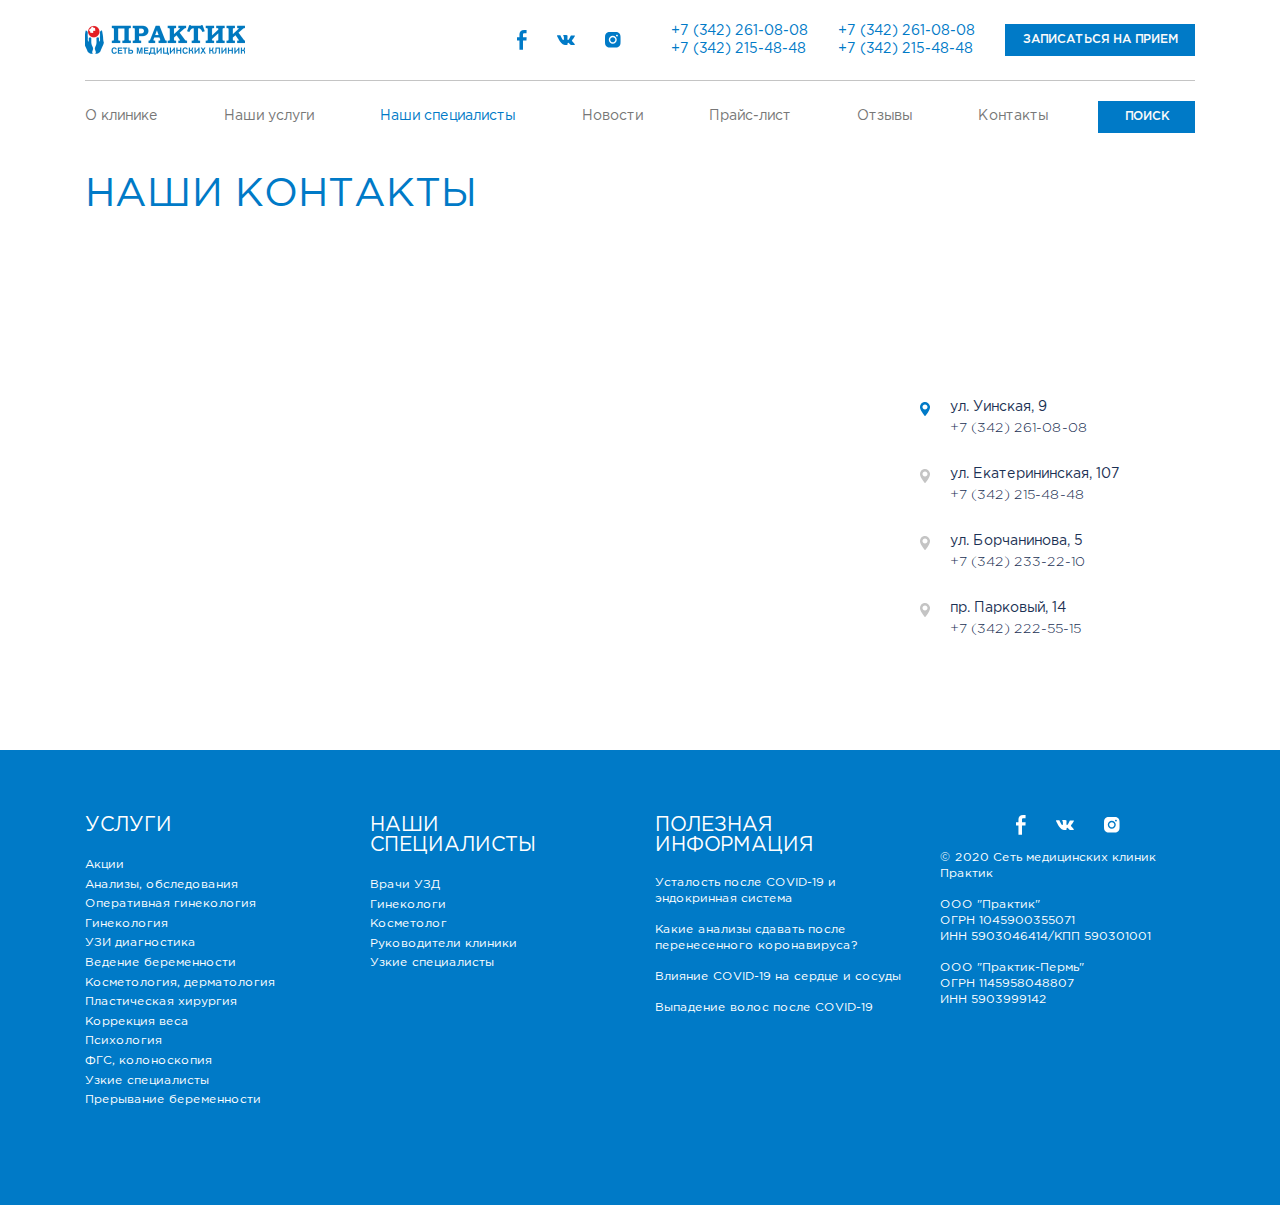
==== index.html @ 30460309 "prices" ====
<!DOCTYPE html>
<html lang="ru">
<head>
    <meta charset="UTF-8">
    <meta name="viewport" content="width=device-width,minimum-scale=1,maximum-scale=10">
    <title>Практик - сеть медицинских клиник</title>
    <link rel="stylesheet" href="assets/fonts/GothamPro/stylesheet.css">
    <link rel="stylesheet" href="assets/css/nice-select.css">
    <link rel="stylesheet" href="assets/css/swiper-bundle.min.css">
    <link rel="stylesheet" href="assets/css/jquery.fancybox.min.css">
    <link rel="stylesheet" href="assets/css/main.css">
</head>
<body>
<div class="content-wrapper">
    <header class="header">
        <div class="box">
            <div class="header-top">
                <div class="header-top_wrap">
                    <a href="index.html" class="header-logo"><img src="assets/img/logo.png"></a>
                    <div class="header-top-info">
                        <div class="header-top-icons">
                            <a href="javascript:;"><img src="assets/svg/facebook.svg" alt=""></a>
                            <a href="javascript:;"><img src="assets/svg/vk.svg" alt=""></a>
                            <a href="javascript:;"><img src="assets/svg/instagram.svg" alt=""></a>
                        </div>
                        <div class="header-top-phones">
                            <a href="tel:+7 (342) 261-08-08">+7 (342) 261-08-08</a>
                            <a href="tel:+7 (342) 215-48-48">+7 (342) 215-48-48</a>
                        </div>
                        <div class="header-top-phones">
                            <a href="tel:+7 (342) 261-08-08">+7 (342) 261-08-08</a>
                            <a href="tel:+7 (342) 215-48-48">+7 (342) 215-48-48</a>
                        </div>
                        <button class="header-order-btn">Записаться на прием</button>
                    </div>
                </div>
            </div>
            <div class="header-bottom">
                <div class="header-bottom_wrap">
                    <ul class="header-menu">
                        <li>
                            <a href="about.html">О клинике</a>
                        </li>
                        <li>
                            <a href="services.html">Наши услуги</a>
                        </li>
                        <li>
                            <a href="specialists.html" class="active">Наши специалисты</a>
                        </li>
                        <li>
                            <a href="javascript:;">Новости</a>
                        </li>
                        <li>
                            <a href="prices.html">Прайс-лист</a>
                        </li>
                        <li>
                            <a href="javascript:;">Отзывы</a>
                        </li>
                        <li>
                            <a href="javascript:;">Контакты</a>
                        </li>
                    </ul>
                    <button class="header-search-btn">Поиск</button>
                </div>
            </div>
        </div>
    </header>

    <div class="container clearfix">
        <main class="content">
            <!-- for-example -->

        </main>
    </div>


    <div class="footer-map">
        <div class="box">
            <h2 class="sub-title">Наши контакты</h2>
        </div>
        <div class="box">
            <div class="map-info">
                <div class="map-info-addresses">

                    <div class="map-address active" onclick="setPlacemark(0, $(this))">
                        <div class="map-address-icon"></div>
                        <div class="map-address-data">
                            <span>ул. Уинская, 9</span>
                            <a href="tel:+7 (342) 261-08-08">+7 (342) 261-08-08</a>
                        </div>
                    </div>

                    <div class="map-address" onclick="setPlacemark(2, $(this))">
                        <div class="map-address-icon"></div>
                        <div class="map-address-data">
                            <span> ул. Екатерининская, 107</span>
                            <a href="tel: +7 (342) 215-48-48"> +7 (342) 215-48-48</a>
                        </div>
                    </div>

                    <div class="map-address" onclick="setPlacemark(4, $(this))">
                        <div class="map-address-icon"></div>
                        <div class="map-address-data">
                            <span>ул. Борчанинова, 5</span>
                            <a href="tel: +7 (342) 233-22-10">+7 (342) 233-22-10</a>
                        </div>
                    </div>

                    <div class="map-address" onclick="setPlacemark(6, $(this))">
                        <div class="map-address-icon"></div>
                        <div class="map-address-data">
                            <span>пр. Парковый, 14</span>
                            <a href="tel: +7 (342) 222-55-15">+7 (342) 222-55-15</a>
                        </div>
                    </div>

                </div>
            </div>
        </div>
        <div id="map">
            <script src="https://api-maps.yandex.ru/2.1/?lang=ru_RU&apikey=2371b051-9b0f-46d9-bb16-84d964f38b44" type="text/javascript"></script>
            <script>
                var myMap, myPlacemark;
                var places = [
                    [ [58.006897468269706,56.30700763624574] ], [ [58.006897468269706,56.30490763624574] ],
                    [ [58.006378066551,56.23238649999985] ], [ [58.006378066551,56.23038649999985] ],
                    [ [58.00637167623438,56.22260900859829] ], [ [58.00637167623438,56.22060900859829] ],
                    [ [57.99719696573179,56.147551228836034] ], [ [57.99719696573179,56.145551228836034] ],
                ];
                ymaps.ready(function () {
                    myMap = new ymaps.Map('map', {
                        center: places[0][0],
                        zoom: 17,
                        controls: ['zoomControl', 'fullscreenControl']
                    }, {

                    }),

                        myPlacemark = new ymaps.Placemark(places[1][0], {

                        }, {
                            // Опции.
                            // Необходимо указать данный тип макета.
                            iconLayout: 'default#image',
                            // Своё изображение иконки метки.
                            iconImageHref: 'assets/svg/map-marker.svg',
                            // Размеры метки.
                            iconImageSize: [30, 42],
                            // Смещение левого верхнего угла иконки относительно
                            // её "ножки" (точки привязки).
                            iconImageOffset: [-5, -38]
                        });

                    myMap.geoObjects.add(myPlacemark);
                });
                function setPlacemark(num, el) {
                    myPlacemark.geometry.setCoordinates(places[num+1][0]);
                    myMap.setCenter(places[num][0]);
                    el.addClass('active').siblings().removeClass('active');
                }
            </script>
        </div>

    </div>

    <footer class="footer">
        <div class="box">
            <div class="footer-wrap">
                <div class="footer-col">
                    <h2>Услуги</h2>
                    <ul>
                        <li><a href="javascript:;">Акции</a></li>
                        <li><a href="javascript:;">Анализы, обследования</a></li>
                        <li><a href="javascript:;">Оперативная гинекология</a></li>
                        <li><a href="javascript:;">Гинекология</a></li>
                        <li><a href="javascript:;">УЗИ диагностика</a></li>
                        <li><a href="javascript:;">Ведение беременности</a></li>
                        <li><a href="javascript:;">Косметология, дерматология</a></li>
                        <li><a href="javascript:;">Пластическая хирургия</a></li>
                        <li><a href="javascript:;">Коррекция веса</a></li>
                        <li><a href="javascript:;">Психология</a></li>
                        <li><a href="javascript:;">ФГС, колоноскопия</a></li>
                        <li><a href="javascript:;">Узкие специалисты</a></li>
                        <li><a href="javascript:;">Прерывание беременности</a></li>
                    </ul>
                </div>
                <div class="footer-col">
                    <h2>Наши<br> специалисты</h2>
                    <ul>
                        <li><a href="javascript:;">Врачи УЗД</a></li>
                        <li><a href="javascript:;">Гинекологи</a></li>
                        <li><a href="javascript:;">Косметолог</a></li>
                        <li><a href="javascript:;">Руководители клиники</a></li>
                        <li><a href="javascript:;">Узкие специалисты</a></li>
                    </ul>
                </div>
                <div class="footer-col">
                    <h2>Полезная информация</h2>
                    <p><a href="javascript:;">Усталость после COVID-19 и эндокринная система</a></p>
                    <p><a href="javascript:;">Какие анализы сдавать после перенесенного коронавируса?</a></p>
                    <p><a href="javascript:;">Влияние COVID-19 на сердце и сосуды</a></p>
                    <p><a href="javascript:;">Выпадение волос после COVID-19</a></p>
                </div>
                <div class="footer-col">
                    <div class="footer-icons">
                        <a href="javascript:;"><img src="assets/svg/facebook_white.svg" alt=""></a>
                        <a href="javascript:;"><img src="assets/svg/vk_white.svg" alt=""></a>
                        <a href="javascript:;"><img src="assets/svg/instagram_white.svg" alt=""></a>
                    </div>
                    <p>© 2020 Сеть медицинских клиник Практик</p>
                    <p>ООО "Практик"<br>
                        ОГРН 1045900355071<br>
                        ИНН 5903046414/КПП 590301001</p>
                    <p>
                        ООО "Практик-Пермь"<br>
                        ОГРН 1145958048807<br>
                        ИНН 5903999142</p>
                </div>
            </div>
        </div>
    </footer>
</div>


<script src="assets/js/jquery.min.js"></script>
<script src="assets/js/jquery.nice-select.min.js"></script>
<script src="assets/js/jquery.mask.min.js"></script>
<script src="assets/js/swiper-bundle.min.js"></script>
<script src="assets/js/jquery.fancybox.min.js"></script>
<script src="assets/js/main.js"></script>


</body>
</html>
---- assets/fonts/GothamPro/stylesheet.css ----
/* This stylesheet generated by Transfonter (https://transfonter.org) on June 26, 2017 12:11 PM */

@font-face {
	font-family: 'Gotham Pro';
	src: url('GothamPro-BoldItalic.eot');
	src: local('Gotham Pro Bold Italic'), local('GothamPro-BoldItalic'),
		url('GothamPro-BoldItalic.eot?#iefix') format('embedded-opentype'),
		url('GothamPro-BoldItalic.woff') format('woff'),
		url('GothamPro-BoldItalic.ttf') format('truetype');
	font-weight: bold;
	font-style: italic;
}

@font-face {
	font-family: 'Gotham Pro';
	src: url('GothamPro-Italic.eot');
	src: local('Gotham Pro Italic'), local('GothamPro-Italic'),
		url('GothamPro-Italic.eot?#iefix') format('embedded-opentype'),
		url('GothamPro-Italic.woff') format('woff'),
		url('GothamPro-Italic.ttf') format('truetype');
	font-weight: normal;
	font-style: italic;
}

@font-face {
	font-family: 'Gotham Pro';
	src: url('GothamPro-Medium.eot');
	src: local('Gotham Pro Medium'), local('GothamPro-Medium'),
		url('GothamPro-Medium.eot?#iefix') format('embedded-opentype'),
		url('GothamPro-Medium.woff') format('woff'),
		url('GothamPro-Medium.ttf') format('truetype');
	font-weight: 500;
	font-style: normal;
}

@font-face {
	font-family: 'Gotham Pro';
	src: url('GothamPro-BlackItalic.eot');
	src: local('Gotham Pro Black Italic'), local('GothamPro-BlackItalic'),
		url('GothamPro-BlackItalic.eot?#iefix') format('embedded-opentype'),
		url('GothamPro-BlackItalic.woff') format('woff'),
		url('GothamPro-BlackItalic.ttf') format('truetype');
	font-weight: 900;
	font-style: italic;
}

@font-face {
	font-family: 'Gotham Pro';
	src: url('GothamPro-Bold.eot');
	src: local('Gotham Pro Bold'), local('GothamPro-Bold'),
		url('GothamPro-Bold.eot?#iefix') format('embedded-opentype'),
		url('GothamPro-Bold.woff') format('woff'),
		url('GothamPro-Bold.ttf') format('truetype');
	font-weight: bold;
	font-style: normal;
}

@font-face {
	font-family: 'Gotham Pro Narrow';
	src: url('GothamProNarrow-Bold.eot');
	src: local('Gotham Pro Narrow Bold'), local('GothamProNarrow-Bold'),
		url('GothamProNarrow-Bold.eot?#iefix') format('embedded-opentype'),
		url('GothamProNarrow-Bold.woff') format('woff'),
		url('GothamProNarrow-Bold.ttf') format('truetype');
	font-weight: bold;
	font-style: normal;
}

@font-face {
	font-family: 'Gotham Pro Narrow';
	src: url('GothamProNarrow-Medium.eot');
	src: local('Gotham Pro Narrow Medium'), local('GothamProNarrow-Medium'),
		url('GothamProNarrow-Medium.eot?#iefix') format('embedded-opentype'),
		url('GothamProNarrow-Medium.woff') format('woff'),
		url('GothamProNarrow-Medium.ttf') format('truetype');
	font-weight: 500;
	font-style: normal;
}

@font-face {
	font-family: 'Gotham Pro';
	src: url('GothamPro-LightItalic.eot');
	src: local('Gotham Pro Light Italic'), local('GothamPro-LightItalic'),
		url('GothamPro-LightItalic.eot?#iefix') format('embedded-opentype'),
		url('GothamPro-LightItalic.woff') format('woff'),
		url('GothamPro-LightItalic.ttf') format('truetype');
	font-weight: 300;
	font-style: italic;
}

@font-face {
	font-family: 'Gotham Pro';
	src: url('GothamPro-Light.eot');
	src: local('Gotham Pro Light'), local('GothamPro-Light'),
		url('GothamPro-Light.eot?#iefix') format('embedded-opentype'),
		url('GothamPro-Light.woff') format('woff'),
		url('GothamPro-Light.ttf') format('truetype');
	font-weight: 300;
	font-style: normal;
}

@font-face {
	font-family: 'Gotham Pro';
	src: url('GothamPro-Black.eot');
	src: local('Gotham Pro Black'), local('GothamPro-Black'),
		url('GothamPro-Black.eot?#iefix') format('embedded-opentype'),
		url('GothamPro-Black.woff') format('woff'),
		url('GothamPro-Black.ttf') format('truetype');
	font-weight: 900;
	font-style: normal;
}

@font-face {
	font-family: 'Gotham Pro';
	src: url('GothamPro.eot');
	src: local('Gotham Pro'), local('GothamPro'),
		url('GothamPro.eot?#iefix') format('embedded-opentype'),
		url('GothamPro.woff') format('woff'),
		url('GothamPro.ttf') format('truetype');
	font-weight: normal;
	font-style: normal;
}

@font-face {
	font-family: 'Gotham Pro';
	src: url('GothamPro-MediumItalic.eot');
	src: local('Gotham Pro Medium Italic'), local('GothamPro-MediumItalic'),
		url('GothamPro-MediumItalic.eot?#iefix') format('embedded-opentype'),
		url('GothamPro-MediumItalic.woff') format('woff'),
		url('GothamPro-MediumItalic.ttf') format('truetype');
	font-weight: 500;
	font-style: italic;
}
---- assets/css/nice-select.css ----
.nice-select {
    -webkit-tap-highlight-color: transparent;
    background-color: #fff;
    border-radius: 5px;
    border: solid 1px #e8e8e8;
    box-sizing: border-box;
    clear: both;
    cursor: pointer;
    display: block;
    float: left;
    font-family: inherit;
    font-size: 14px;
    font-weight: normal;
    height: 42px;
    line-height: 40px;
    outline: none;
    padding-left: 18px;
    padding-right: 30px;
    position: relative;
    text-align: left !important;
    -webkit-transition: all 0.2s ease-in-out;
    transition: all 0.2s ease-in-out;
    -webkit-user-select: none;
    -moz-user-select: none;
    -ms-user-select: none;
    user-select: none;
    white-space: nowrap;
    width: auto; }
.nice-select:hover {
    border-color: #dbdbdb; }
.nice-select:active, .nice-select.open, .nice-select:focus {
    border-color: #999; }
.nice-select:after {
    border-bottom: 2px solid #999;
    border-right: 2px solid #999;
    content: '';
    display: block;
    height: 5px;
    margin-top: -4px;
    pointer-events: none;
    position: absolute;
    right: 12px;
    top: 50%;
    -webkit-transform-origin: 66% 66%;
    -ms-transform-origin: 66% 66%;
    transform-origin: 66% 66%;
    -webkit-transform: rotate(45deg);
    -ms-transform: rotate(45deg);
    transform: rotate(45deg);
    -webkit-transition: all 0.15s ease-in-out;
    transition: all 0.15s ease-in-out;
    width: 5px; }
.nice-select.open:after {
    -webkit-transform: rotate(-135deg);
    -ms-transform: rotate(-135deg);
    transform: rotate(-135deg); }
.nice-select.open .list {
    opacity: 1;
    pointer-events: auto;
    -webkit-transform: scale(1) translateY(0);
    -ms-transform: scale(1) translateY(0);
    transform: scale(1) translateY(0); }
.nice-select.disabled {
    border-color: #ededed;
    color: #999;
    pointer-events: none; }
.nice-select.disabled:after {
    border-color: #cccccc; }
.nice-select.wide {
    width: 100%; }
.nice-select.wide .list {
    left: 0 !important;
    right: 0 !important; }
.nice-select.right {
    float: right; }
.nice-select.right .list {
    left: auto;
    right: 0; }
.nice-select.small {
    font-size: 12px;
    height: 36px;
    line-height: 34px; }
.nice-select.small:after {
    height: 4px;
    width: 4px; }
.nice-select.small .option {
    line-height: 34px;
    min-height: 34px; }
.nice-select .list {
    background-color: #fff;
    border-radius: 5px;
    box-shadow: 0 0 0 1px rgba(68, 68, 68, 0.11);
    box-sizing: border-box;
    margin-top: 4px;
    opacity: 0;
    overflow: hidden;
    padding: 0;
    pointer-events: none;
    position: absolute;
    top: 100%;
    left: 0;
    -webkit-transform-origin: 50% 0;
    -ms-transform-origin: 50% 0;
    transform-origin: 50% 0;
    -webkit-transform: scale(0.75) translateY(-21px);
    -ms-transform: scale(0.75) translateY(-21px);
    transform: scale(0.75) translateY(-21px);
    -webkit-transition: all 0.2s cubic-bezier(0.5, 0, 0, 1.25), opacity 0.15s ease-out;
    transition: all 0.2s cubic-bezier(0.5, 0, 0, 1.25), opacity 0.15s ease-out;
    z-index: 9; }
.nice-select .list:hover .option:not(:hover) {
    background-color: transparent !important; }
.nice-select .option {
    cursor: pointer;
    font-weight: 400;
    line-height: 40px;
    list-style: none;
    min-height: 40px;
    outline: none;
    padding-left: 18px;
    padding-right: 29px;
    text-align: left;
    -webkit-transition: all 0.2s;
    transition: all 0.2s; }
.nice-select .option:hover, .nice-select .option.focus, .nice-select .option.selected.focus {
    background-color: #f6f6f6; }
.nice-select .option.selected {
    font-weight: bold; }
.nice-select .option.disabled {
    background-color: transparent;
    color: #999;
    cursor: default; }

.no-csspointerevents .nice-select .list {
    display: none; }

.no-csspointerevents .nice-select.open .list {
    display: block; }
---- assets/css/main.css ----
/*! normalize.css v8.0.1 | MIT License | github.com/necolas/normalize.css */

/* Document
   ========================================================================== */

/**
 * 1. Correct the line height in all browsers.
 * 2. Prevent adjustments of font size after orientation changes in iOS.
 */

html {
    line-height: 1.15; /* 1 */
    -webkit-text-size-adjust: 100%; /* 2 */
}

/* Sections
   ========================================================================== */

/**
 * Remove the margin in all browsers.
 */

body {
    margin: 0;
}

/**
 * Render the `main` element consistently in IE.
 */

main {
    display: block;
}

/**
 * Correct the font size and margin on `h1` elements within `section` and
 * `article` contexts in Chrome, Firefox, and Safari.
 */

h1 {
    font-size: 2em;
    margin: 0.67em 0;
}

/* Grouping content
   ========================================================================== */

/**
 * 1. Add the correct box sizing in Firefox.
 * 2. Show the overflow in Edge and IE.
 */

hr {
    box-sizing: content-box; /* 1 */
    height: 0; /* 1 */
    overflow: visible; /* 2 */
}

/**
 * 1. Correct the inheritance and scaling of font size in all browsers.
 * 2. Correct the odd `em` font sizing in all browsers.
 */

pre {
    font-family: monospace, monospace; /* 1 */
    font-size: 1em; /* 2 */
}

/* Text-level semantics
   ========================================================================== */

/**
 * Remove the gray background on active links in IE 10.
 */

a {
    background-color: transparent;
}

/**
 * 1. Remove the bottom border in Chrome 57-
 * 2. Add the correct text decoration in Chrome, Edge, IE, Opera, and Safari.
 */

abbr[title] {
    border-bottom: none; /* 1 */
    text-decoration: underline; /* 2 */
    text-decoration: underline dotted; /* 2 */
}

/**
 * Add the correct font weight in Chrome, Edge, and Safari.
 */

b,
strong {
    font-weight: bolder;
}

/**
 * 1. Correct the inheritance and scaling of font size in all browsers.
 * 2. Correct the odd `em` font sizing in all browsers.
 */

code,
kbd,
samp {
    font-family: monospace, monospace; /* 1 */
    font-size: 1em; /* 2 */
}

/**
 * Add the correct font size in all browsers.
 */

small {
    font-size: 80%;
}

/**
 * Prevent `sub` and `sup` elements from affecting the line height in
 * all browsers.
 */

sub,
sup {
    font-size: 75%;
    line-height: 0;
    position: relative;
    vertical-align: baseline;
}

sub {
    bottom: -0.25em;
}

sup {
    top: -0.5em;
}

/* Embedded content
   ========================================================================== */

/**
 * Remove the border on images inside links in IE 10.
 */

img {
    border-style: none;
}

/* Forms
   ========================================================================== */

/**
 * 1. Change the font styles in all browsers.
 * 2. Remove the margin in Firefox and Safari.
 */

button,
input,
optgroup,
select,
textarea {
    font-family: inherit; /* 1 */
    font-size: 100%; /* 1 */
    line-height: 1.15; /* 1 */
    margin: 0; /* 2 */
}

/**
 * Show the overflow in IE.
 * 1. Show the overflow in Edge.
 */

button,
input { /* 1 */
    overflow: visible;
}

/**
 * Remove the inheritance of text transform in Edge, Firefox, and IE.
 * 1. Remove the inheritance of text transform in Firefox.
 */

button,
select { /* 1 */
    text-transform: none;
}

/**
 * Correct the inability to style clickable types in iOS and Safari.
 */

button,
[type="button"],
[type="reset"],
[type="submit"] {
    -webkit-appearance: button;
}

/**
 * Remove the inner border and padding in Firefox.
 */

button::-moz-focus-inner,
[type="button"]::-moz-focus-inner,
[type="reset"]::-moz-focus-inner,
[type="submit"]::-moz-focus-inner {
    border-style: none;
    padding: 0;
}

/**
 * Restore the focus styles unset by the previous rule.
 */

button:-moz-focusring,
[type="button"]:-moz-focusring,
[type="reset"]:-moz-focusring,
[type="submit"]:-moz-focusring {
    outline: 1px dotted ButtonText;
}

/**
 * Correct the padding in Firefox.
 */

fieldset {
    padding: 0.35em 0.75em 0.625em;
}

/**
 * 1. Correct the text wrapping in Edge and IE.
 * 2. Correct the color inheritance from `fieldset` elements in IE.
 * 3. Remove the padding so developers are not caught out when they zero out
 *    `fieldset` elements in all browsers.
 */

legend {
    box-sizing: border-box; /* 1 */
    color: inherit; /* 2 */
    display: table; /* 1 */
    max-width: 100%; /* 1 */
    padding: 0; /* 3 */
    white-space: normal; /* 1 */
}

/**
 * Add the correct vertical alignment in Chrome, Firefox, and Opera.
 */

progress {
    vertical-align: baseline;
}

/**
 * Remove the default vertical scrollbar in IE 10+.
 */

textarea {
    overflow: auto;
}

/**
 * 1. Add the correct box sizing in IE 10.
 * 2. Remove the padding in IE 10.
 */

[type="checkbox"],
[type="radio"] {
    box-sizing: border-box; /* 1 */
    padding: 0; /* 2 */
}

/**
 * Correct the cursor style of increment and decrement buttons in Chrome.
 */

[type="number"]::-webkit-inner-spin-button,
[type="number"]::-webkit-outer-spin-button {
    height: auto;
}

/**
 * 1. Correct the odd appearance in Chrome and Safari.
 * 2. Correct the outline style in Safari.
 */

[type="search"] {
    -webkit-appearance: textfield; /* 1 */
    outline-offset: -2px; /* 2 */
}

/**
 * Remove the inner padding in Chrome and Safari on macOS.
 */

[type="search"]::-webkit-search-decoration {
    -webkit-appearance: none;
}

/**
 * 1. Correct the inability to style clickable types in iOS and Safari.
 * 2. Change font properties to `inherit` in Safari.
 */

::-webkit-file-upload-button {
    -webkit-appearance: button; /* 1 */
    font: inherit; /* 2 */
}

/* Interactive
   ========================================================================== */

/*
 * Add the correct display in Edge, IE 10+, and Firefox.
 */

details {
    display: block;
}

/*
 * Add the correct display in all browsers.
 */

summary {
    display: list-item;
}

/* Misc
   ========================================================================== */

/**
 * Add the correct display in IE 10+.
 */

template {
    display: none;
}

/**
 * Add the correct display in IE 10.
 */

[hidden] {
    display: none;
}

:root {
    --main-font-color: #333;
    --second-font-color: #007AC7;
}

* {
    -webkit-box-sizing: border-box;
    -moz-box-sizing: border-box;
    box-sizing: border-box;
    -webkit-font-smoothing: antialiased;
    -moz-osx-font-smoothing: grayscale;
}

.clearfix:after {
    content: "";
    display: block;
    clear: both;
}

html {
    min-width: 320px;
}

html, body {
    height: 100%;
    margin: 0;
    padding: 0;
    font-family: 'Gotham Pro', Arial, sans-serif;
    font-size: 14px;
    line-height: 1.4;
    color: var(--main-font-color);
    background-color: #fff;
}

.box {
    width: 100%;
    max-width: 1140px;
    margin: 0 auto;
    padding: 0px 15px;
    position: relative;
}

.header, .content-wrapper, .container, .content, .footer {
    display: -webkit-flex;
    display: -moz-flex;
    display: -ms-flex;
    display: -o-flex;
    display: flex;
    flex-direction: row;
}

.header {
    height: 170px;
    color: #fff;
    -webkit-box-flex: 0;
    -webkit-flex: none;
    -ms-flex: none;
    flex: none;
}

.header-top {
    padding: 22px 0px;
    border-bottom: 1px solid #C4C4C4;
}

.header-top_wrap {
    display: flex;
    width: 100%;
    align-items: center;
    justify-content: space-between;
}

.header-logo {
    display: block;
    width: 160px;
}

.header-logo img {
    display: block;
    width: 100%;
}


.header-top-info {
    display: flex;
    align-items: center;
    justify-content: flex-end;
}

.header-top-icons {
    display: flex;
    align-items: center;
    padding-right: 35px;
}

.header-top-icons a {
    display: inline-block;
    margin: 0px 15px;
}

.header-top-icons a img {
    display: block;
    width: 100%;
}

.header-top-phones {
    display: flex;
    flex-direction: column;
    margin-right: 30px;
}

.header-top-phones a {
    color: var(--second-font-color);
    font-size: 14px;
    line-height: 18px;
    text-decoration: none;
    transition: color .3s ease;
}

.header-top-phones a:hover {
    color: #E31E24;
}

.header-order-btn {
    display: flex;
    text-align: center;
    color: #FAFAFA;
    font-weight: 500;
    font-size: 12px;
    line-height: 12px;
    background: var(--second-font-color);
    text-transform: uppercase;
    width: 190px;
    height: 32px;
    text-decoration: none;
    align-items: center;
    justify-content: center;
    transition: background-color .3s ease;
    border: none;
    cursor: pointer;
}

.header-order-btn:hover {
    background-color: #E31E24;
}

.header-bottom {
    padding: 20px 0px 20px;
}

.header-bottom_wrap {
    display: flex;
    align-items: center;
    justify-content: space-between;
}

.header-menu {
    list-style-type: none;
    display: flex;
    align-items: center;
    justify-content: space-between;
    padding: 0px;
    margin: 0px;
    width: 100%;
}

.header-menu li {

}

.header-menu li a {
    text-decoration: none;
    color: #777777;
    font-size: 14px;
    display: inline-block;
    margin-right: 50px;
    transition: color .3s ease;
}

.header-menu li a.active, .header-menu li a:hover {
    color: var(--second-font-color);
}

.header-search-btn {
    display: flex;
    text-align: center;
    color: #FAFAFA;
    font-weight: 500;
    font-size: 12px;
    line-height: 12px;
    background: var(--second-font-color);
    text-transform: uppercase;
    width: 105px;
    height: 32px;
    text-decoration: none;
    align-items: center;
    justify-content: center;
    transition: background-color .3s ease;
    border: none;
    cursor: pointer;
}

.header-search-btn:hover {
    background-color: #E31E24;
}

.footer {
    height: 455px;
    background: var(--second-font-color);
    color: #fff;
    -webkit-box-flex: 0;
    -webkit-flex: none;
    -ms-flex: none;
    flex: none;
}

.footer-wrap {
    display: flex;
    justify-content: space-between;
    padding: 65px 0px 0px;
}

.footer-col {
    width: 25%;
    max-width: 255px;
}

.footer-col h2 {
    font-weight: 400;
    text-transform: uppercase;
    font-size: 20px;
    line-height: 20px;
    padding: 0px;
    margin: 0 0 20px;
}

.footer-col ul {
    list-style-type: none;
    padding: 0px;
    margin: 0px;
}

.footer-col ul li {

}

.footer-col ul li a {
    text-decoration: none;
    color: #ffffff;
    font-size: 12px;
    font-weight: 400;
    line-height: 16px;
    transition: color .3s ease;
}

.footer-col ul li a:hover {
    /*color: #E31E24;*/
}

.footer-col p {
    margin: 0 0 15px;
    color: #ffffff;
    font-size: 12px;
    font-weight: 400;
    line-height: 16px;
}

.footer-col p a {
    text-decoration: none;
    color: #ffffff;
    font-size: 12px;
    font-weight: 400;
    line-height: 16px;
    transition: color .3s ease;
}

.footer-icons {
    display: flex;
    align-items: center;
    margin-bottom: 15px;
    justify-content: center;
    width: 100%;
}

.footer-icons a {
    display: inline-block;
    margin: 0px 15px;
}

.footer-icons a img {
    display: block;
    width: 100%;
}

.content-wrapper {
    margin: 0 auto;
    flex-direction: column;
    height: 100%;
    min-width: 320px;
    max-width: 1920px;
}

.container {
    flex-wrap: nowrap;
    flex: 1 0 auto;
}

.content {
    width: 100%;
    flex-direction: column;
    flex: 1 1 auto;
    order: 0;
}

.inner-page .header-bottom {
    border-bottom: 1px solid #C4C4C4;
}

.inner-page .content {
    padding: 40px 0px;
}

.breadcrumbs {
    display: flex;
    align-items: center;
    color: #777777;
    margin-bottom: 100px;
}

.breadcrumbs a {
    text-decoration: none;
    color: #777777;
    font-size: 12px;
    line-height: 12px;
}

.breadcrumbs-sep {
    font-size: 12px;
    line-height: 12px;
    display: inline-block;
    margin: 0px 5px;
}

.breadcrumbs-current {
    color: var(--second-font-color);
    font-size: 12px;
    line-height: 12px;
}

.page-content {
    max-width: 825px;
}
.page-wide {
    max-width: 100%;
}

.page-title {
    color: var(--second-font-color);
    text-transform: uppercase;
    font-weight: 400;
    font-size: 40px;
    line-height: 50px;
    margin: 0 0 75px;
    padding: 0px;
}

.page-content p {
    padding: 0px;
    margin: 0 0 20px;
    line-height: 24px;
    font-size: 20px;
}

.page-content p em {
    font-style: normal;
    color: var(--second-font-color);
}

.page-content blockquote {
    background: #FDFDFD;
    box-shadow: 0px 30px 50px rgba(0, 0, 0, 0.1);
    border-radius: 24px;
    padding: 65px 75px;
    margin: 40px 0px;
    color: var(--second-font-color);
    font-size: 30px;
    line-height: 34px;
}

.page-content p img {
    display: inline-block;
    width: 100%;
    border-radius: 24px;
}

.page-content ul, .page-content ol {
    margin: 0 0 20px;
    padding: 0 0 0 15px;
}

.page-content ul li, .page-content ol li {
    list-style-position: inside;
    margin-bottom: 5px;
    line-height: 24px;
    font-size: 20px;
}

.sub-title {
    color: var(--second-font-color);
    text-transform: uppercase;
    font-weight: normal;
    font-size: 40px;
    line-height: 50px;
    padding: 0px;
    margin: 0 0 85px;
}

.certificates {
    padding: 80px 0px;
    /* max-width: 1140px;
     margin: 0 auto;*/
}

.certificates-slider {
    position: relative;
    overflow: hidden;
    height: auto;
    width: 100%;
    padding: 0px 30px 50px 30px;
    margin-left: -30px;
    max-width: 915px;
}

.certificates-slider-item {
    padding: 60px 30px 30px 15px;
    background: #FDFDFD;
    box-shadow: 0px 20px 20px rgba(0, 0, 0, 0.1);
    border-radius: 24px;
    min-height: 385px;
    display: flex;
    flex-direction: column;
    justify-content: space-between;
}

.certificates-item-text > div {
    padding-left: 10px;
    padding-top: 15px;
    color: #777777;
    letter-spacing: -0.02em;
    font-size: 16px;
    line-height: 18px;
}

.certificates-item-download {
    text-align: right;
}

.certificates-item-download a {
    color: var(--second-font-color);
    font-size: 12px;
    line-height: 14px;
    text-decoration-color: var(--second-font-color);
}

.certificates-item-download a:hover {
    text-decoration: none;
    color: #E31E24;
}

.ur-info {

}

.ur-info p {
    padding: 0px;
    margin: 0 0 20px;
    line-height: 24px;
    font-size: 20px;
}

.ur-info-delim {
    width: 250px;
    height: 1px;
    background-color: var(--main-font-color);
    margin-bottom: 20px;
}

.ur-info p em {
    font-style: normal;
    color: var(--second-font-color);
}


#map {
    width: 100%;
    height: 445px;
    z-index: 1;
}

.map-info {
    z-index: 2;
    background: #FFFFFF;
    border-radius: 24px;
    padding: 35px 25px;
    position: absolute;
    right: 0px;
    top: 60px;
    width: 100%;
    max-width: 315px;
}

.map-address {
    display: flex;
    margin-bottom: 30px;
    cursor: pointer;
}
.map-address-icon {
    width: 10px;
    height: 14px;
    background-image: url('../svg/adress-icon.svg');
    margin-right: 20px;
    margin-top: 2px;
}
.map-address.active .map-address-icon {
    background-image: url('../svg/adress-icon-active.svg');
}
.map-address-data {
    display: flex;
    flex-direction: column;
    font-size: 14px;
    line-height: 18px;
    color: #1B3154;
    font-weight: 300;
}
.map-address-data span {
    font-weight: 400;
    line-height: 1;
    display: inline-block;
    margin-bottom: 5px;
}
.map-address-data a {
    color: #1B3154;
    text-decoration: none;
}

[class*="ymaps-2"][class*="-ground-pane"] {
    filter: url("data:image/svg+xml;utf8,<svg xmlns=\'http://www.w3.org/2000/svg\'><filter id=\'grayscale\'><feColorMatrix type=\'matrix\' values=\'0.3333 0.3333 0.3333 0 0 0.3333 0.3333 0.3333 0 0 0.3333 0.3333 0.3333 0 0 0 0 0 1 0\'/></filter></svg>#grayscale");
    -webkit-filter: grayscale(100%);
}


.services-grid {
    column-count: 2;
    margin-bottom: 100px;
    column-gap: 80px;
}

.services-grid-row {
    display: flex;
    margin-bottom: 30px;
    page-break-inside: avoid;
    break-inside: avoid;
}
.services-grid-term {
    color: #FFFFFF;
    background-color: var(--second-font-color);
    width: 30px;
    height: 30px;
    display: inline-flex;
    align-items: center;
    justify-content: center;
    border-radius: 50%;
    font-size: 20px;
    line-height: 24px;
    margin-right: 35px;
}
.services-grid-row:hover .services-grid-term {
    background-color: #E31E24;
}
.services-grid-list {
    margin-top: 3px;
    display: flex;
    flex-direction: column;
}
.services-grid-list a {
    color: var(--second-font-color);
    font-size: 20px;
    line-height: 24px;
    text-decoration: none;
    display: inline-block;
    margin-bottom: 10px;
}
.services-grid-list a:hover {
    color: #E31E24;
}


.specialist-filter {
    margin-bottom: 75px;
}

.specialist-filter form {
    display: flex;
    align-items: center;
}

.specialist-filter .nice-select {
    border: var(--second-font-color) 1px solid;
    border-radius: 0px;
}

.specialist-filter form .nice-select:first-of-type {
    border-right: none !important;
}

.specialist-filter .nice-select .current {
    font-size: 12px;
    line-height: 12px;
    color: var(--second-font-color);
}

.specialist-filter .nice-select:after {
    border-bottom: 1px solid var(--second-font-color);
    border-right: 1px solid var(--second-font-color);
    height: 15px;
    width: 15px;
    margin-top: -5px;
    top: 35%;
}

.specialist-filter .nice-select .list {
    border-radius: 0px;
    box-shadow: none;
    border: var(--second-font-color) 1px solid;
}

.specialist-filter .nice-select .option {
    font-size: 12px;
    color: var(--second-font-color);
}

.specialist-grid {
    display: flex;
    flex-direction: column;
}

.specialist-item {
    width: 100%;
    min-height: 270px;
    background: #FDFDFD;
    box-shadow: 0px 30px 50px rgba(0, 0, 0, 0.1);
    border-radius: 24px;
    overflow: hidden;
    display: flex;
    align-items: center;
    margin-bottom: 60px;
}

.specialist-item-img {
    width: 255px;
    margin-right: 58px;
}

.specialist-item-img img {
    display: block;
    width: 100%;
}

.specialist-item-info {
    width: 100%;
    max-width: 454px;
}

.specialist-item-name {
    font-size: 20px;
    line-height: 26px;
    color: var(--second-font-color);
    margin-bottom: 20px;
}

.specialist-item-description {
    font-size: 12px;
    line-height: 14px;
    letter-spacing: -0.02em;
    color: #777777;
}

.specialist-item-delim {
    margin: 30px 0px;
    border-top: 1px solid #C4C4C4;
    width: 100%;
}

.specialist-item-bottom {
    display: flex;
    align-items: center;
    justify-content: space-between;
    width: 100%;
}

.specialist-item-price {
    font-weight: bold;
    font-size: 12px;
    line-height: 14px;
    color: #E31E24;
}

.specialist-item-price span {
    font-size: 20px;
}

.specialist-item-bottom button {
    border: 1px solid #007AC7;
    width: 150px;
    height: 32px;
    background: none;
    cursor: pointer;
    font-weight: bold;
    font-size: 10px;
    line-height: 10px;
    text-align: center;
    text-transform: uppercase;
    color: var(--second-font-color);
    transition: background-color .3s ease;
}

.specialist-item-bottom button:hover {
    background-color: #E31E24;
    border-color: #E31E24;
    color: #FFFFFF;
}


.services-filter {
    margin-bottom: 75px;
}

.services-filter form {
    display: flex;
    align-items: center;
}

.services-filter input {
    position: relative;
    outline: none;
    border: var(--second-font-color) 1px solid;
    width: 100%;
    font-size: 12px;
    line-height: 12px;
    color: var(--second-font-color);
    font-family: inherit;
    padding: 10px 35px 10px 15px;
    height: 42px;
    border-right: 0px;
}
.services-filter input::placeholder {
    color: #C4C4C4;
}
.services-filter-search {
    position: relative;
    width: 60%;
}
.services-filter-search:after {
    content: '';
    display: block;
    width: 16px;
    height: 16px;
    position: absolute;
    background-image: url('../svg/search-icon.svg');
    right: 10px;
    top: 15px;
}

.services-filter .nice-select {
    border: var(--second-font-color) 1px solid;
    border-radius: 0px;
    width: 40%;
}


.services-filter .nice-select .current {
    font-size: 12px;
    line-height: 12px;
    color: var(--second-font-color);
}

.services-filter .nice-select:after {
    border-bottom: 1px solid var(--second-font-color);
    border-right: 1px solid var(--second-font-color);
    height: 15px;
    width: 15px;
    margin-top: -5px;
    top: 35%;
}

.services-filter .nice-select .list {
    border-radius: 0px;
    box-shadow: none;
    border: var(--second-font-color) 1px solid;
}

.services-filter .nice-select .option {
    font-size: 12px;
    color: var(--second-font-color);
}


.services-list {
    display: flex;
    flex-direction: column;
}

.services-list-row {
    display: flex;
    align-items: center;
    justify-content: space-between;
    padding: 25px 0px;
    border-top: 0.5px solid #C4C4C4;
}

.services-list-row:last-child {
    border-bottom: 0.5px solid #C4C4C4;
}
.services-list-row.odd {
    background-color: #F5F5F5;
}

.services-row-name {
    font-weight: 300;
    font-size: 16px;
    line-height: 16px;
    color: #191721;
}

.services-row-title {

}

.services-row-title .services-row-name {
    font-weight: 300;
    font-size: 20px;
    line-height: 20px;
    text-transform: uppercase;
    color: var(--second-font-color);
}

.services-list-price {
    display: flex;
    align-items: center;
}

.services-list-price span {
    color: var(--second-font-color);
    font-weight: normal;
    font-size: 16px;
    line-height: 16px;
    margin-right: 30px;
}
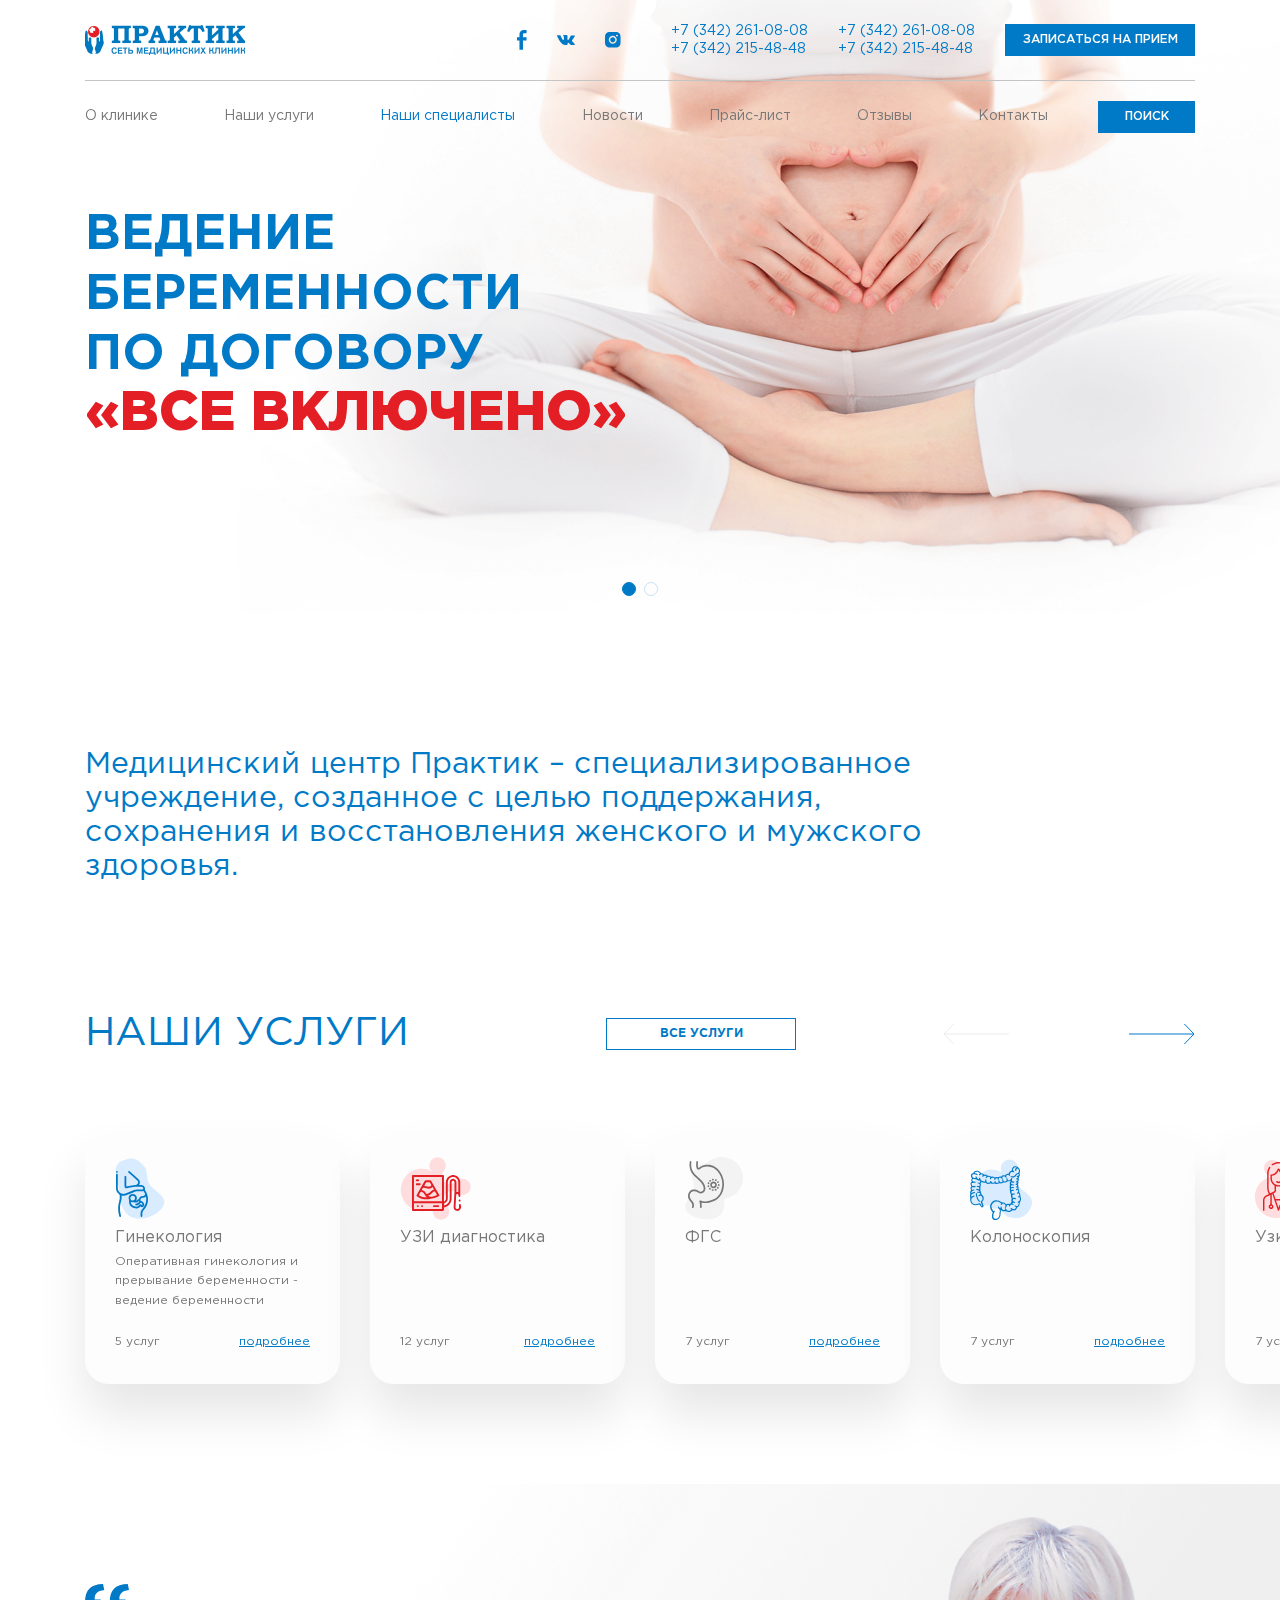
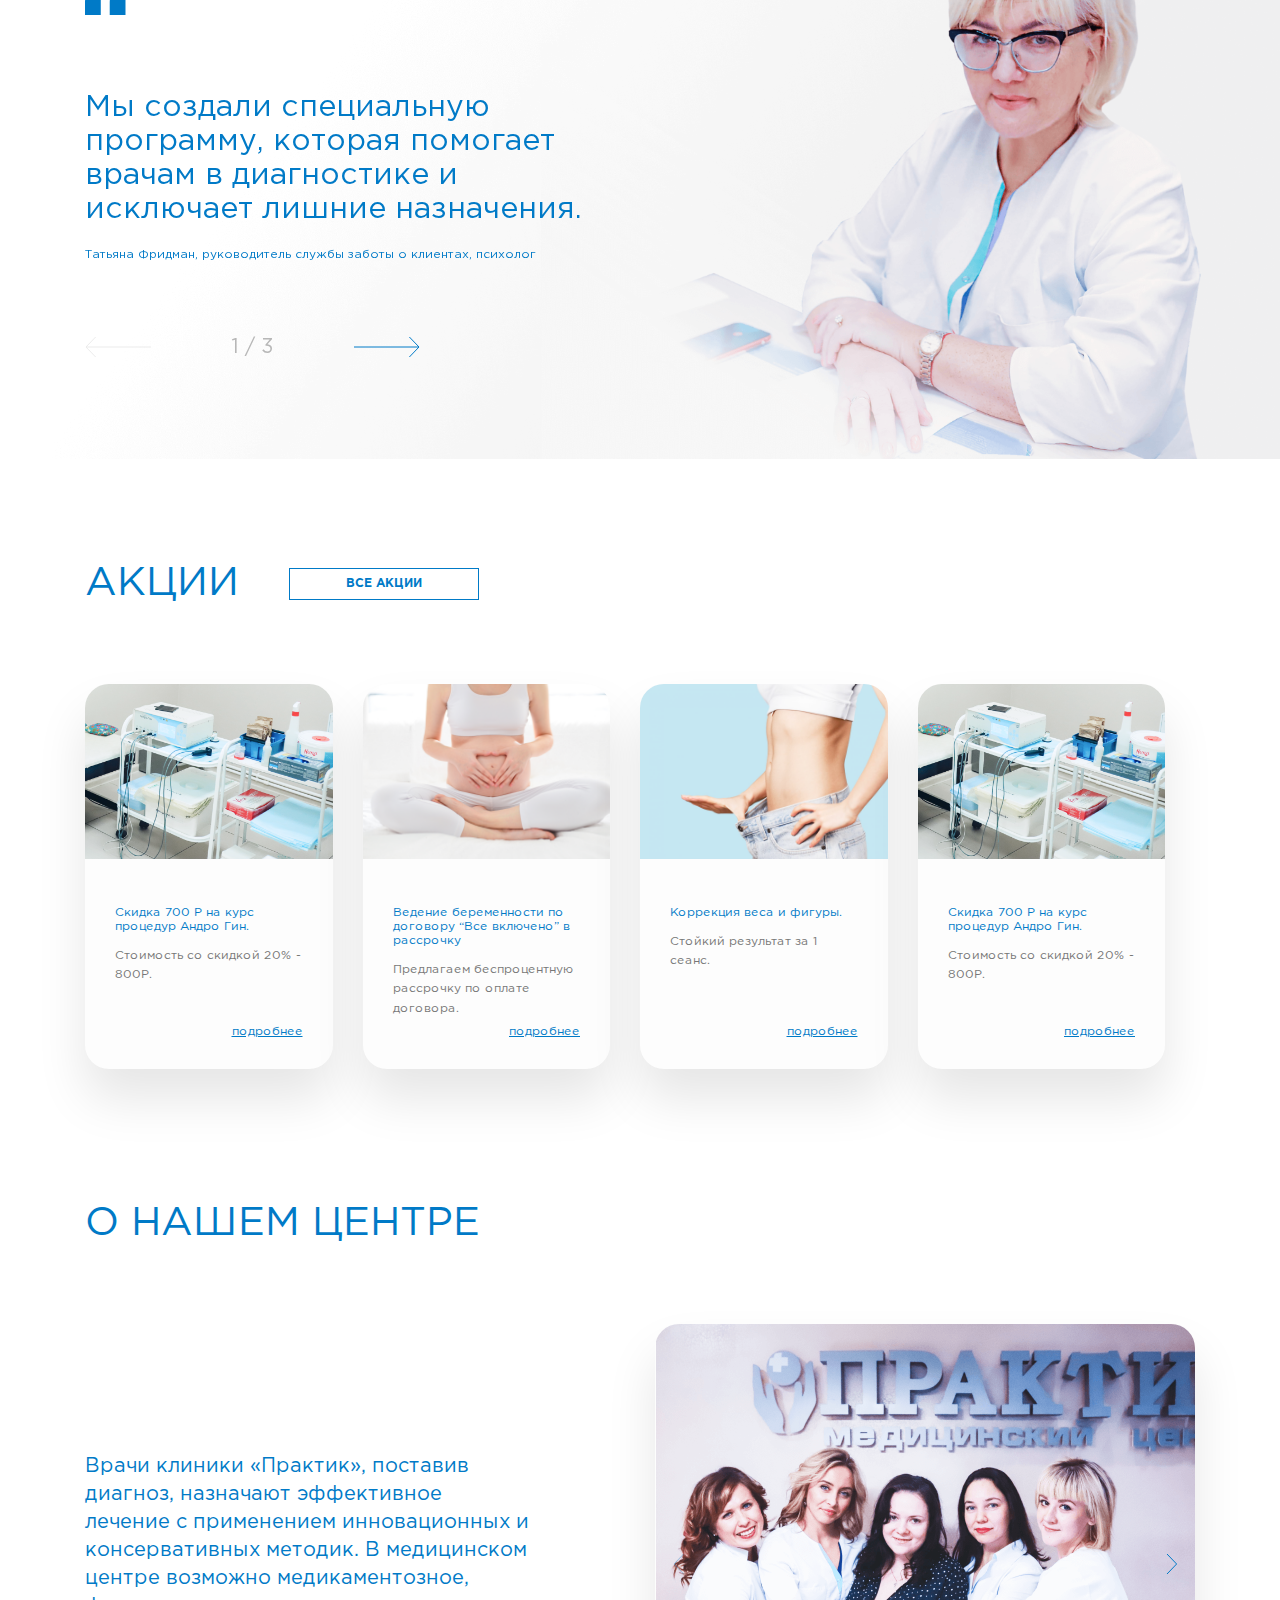
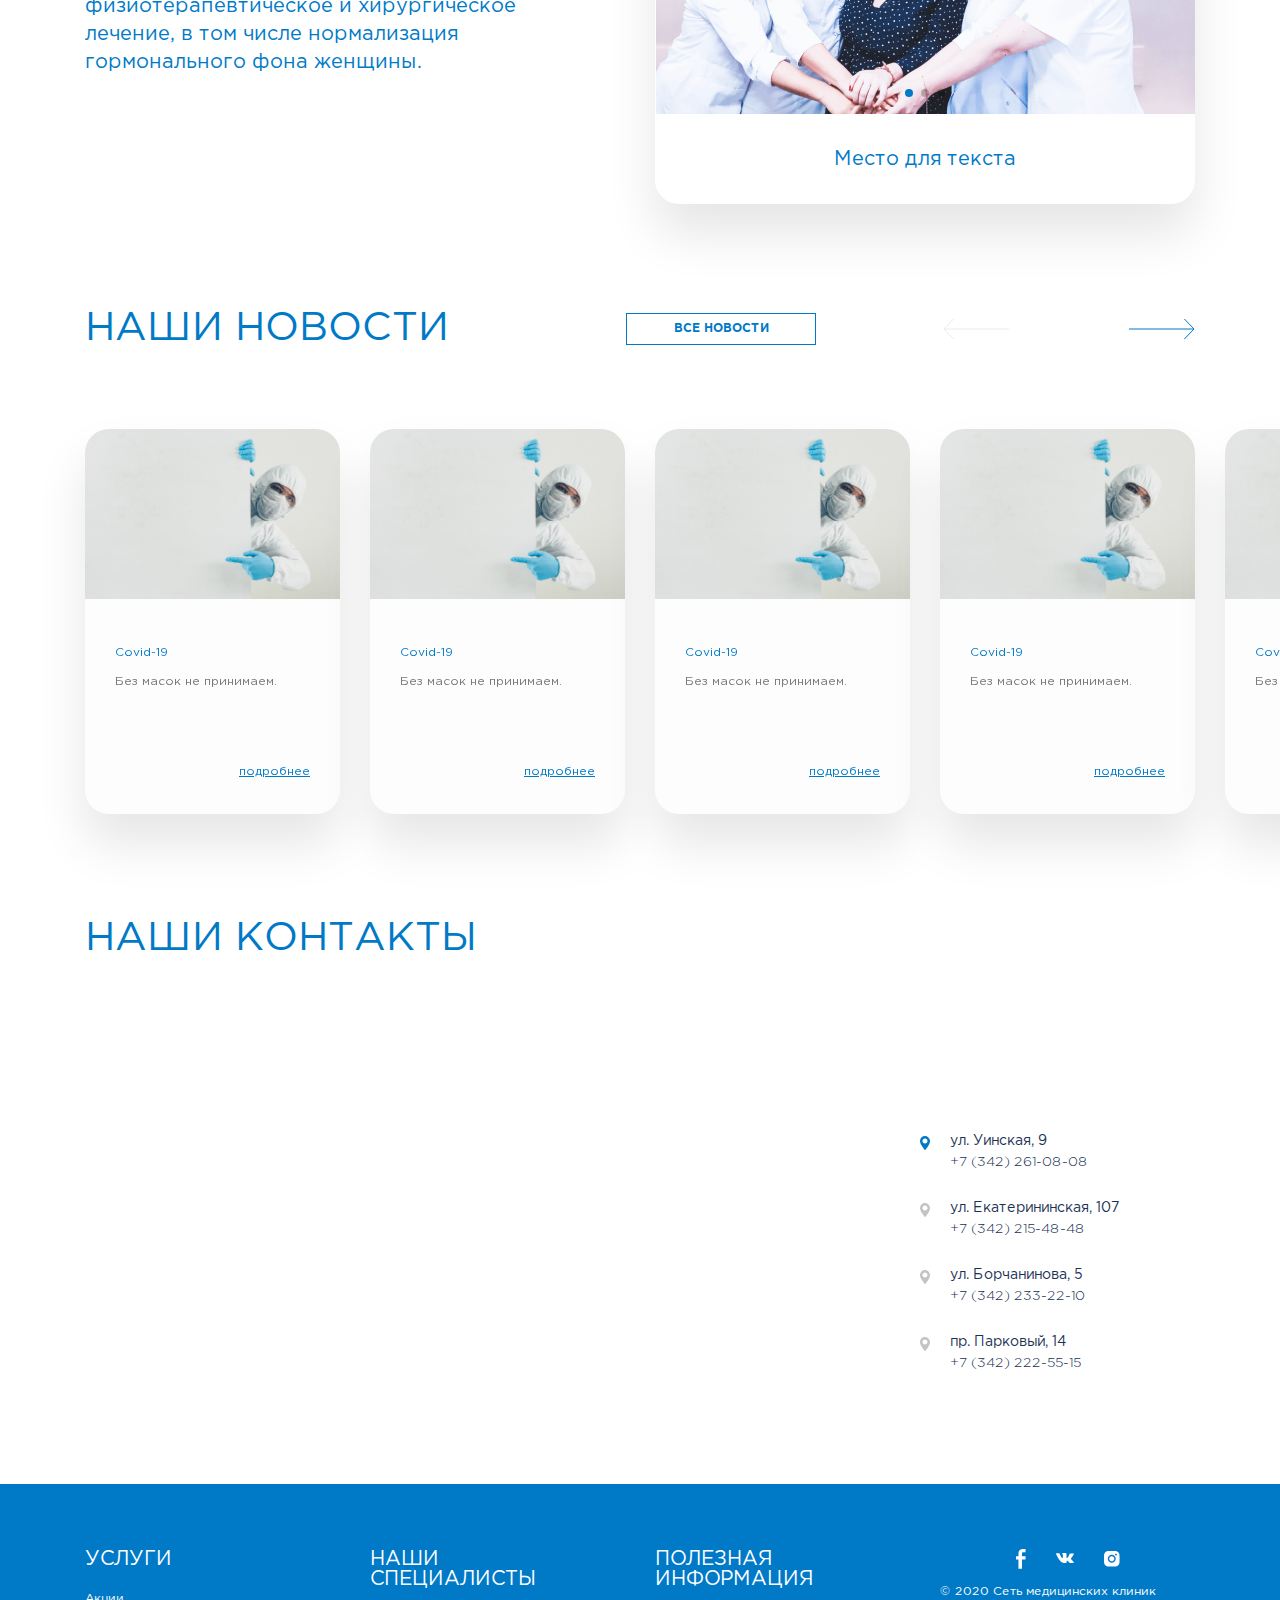
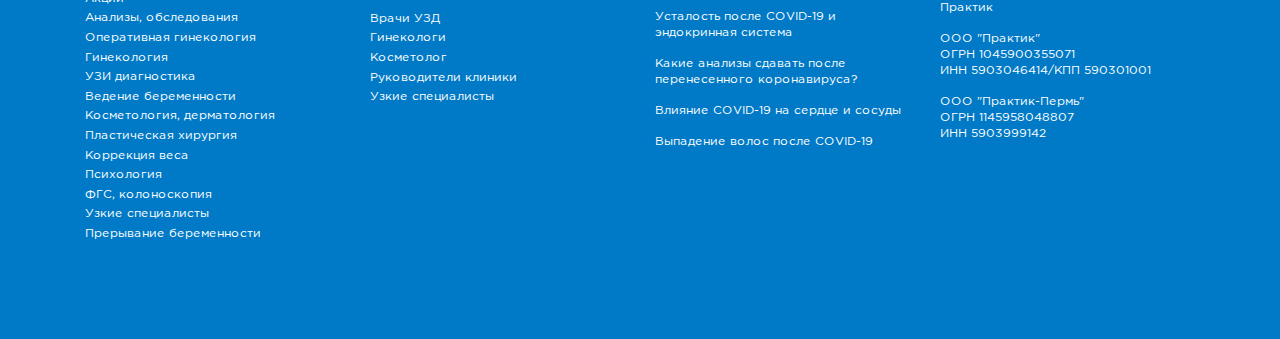
==== commit c44b6366: "last" ====
--- a/index.html
+++ b/index.html
@@ -70,6 +70,485 @@
         <main class="content">
             <!-- for-example -->
 
+            <div class="swiper page-slider">
+                <div class="swiper-wrapper">
+                    <div class="swiper-slide" style="background-image: url('assets/img/main_slide_1.png')">
+                        <div class="box">
+                            <h2>Ведение<br>беременности<br>
+                                по договору<br>
+                                <span>«Все включено»</span></h2>
+                        </div>
+                    </div>
+                    <div class="swiper-slide" style="background-image: url('assets/img/main_slide_1.png')">
+                        <div class="box">
+                            <h2>Ведение<br>беременности<br>
+                                по договору<br>
+                                <span>«Все включено»</span></h2>
+                        </div>
+                    </div>
+                </div>
+                <div class="swiper-pagination"></div>
+            </div>
+
+            <div class="box">
+                <h2 class="main-promo-text">Медицинский центр Практик – специализированное учреждение, созданное с
+                    целью поддержания, сохранения и восстановления женского и мужского здоровья.</h2>
+            </div>
+
+            <div class="box">
+                <div class="title-extends">
+                    <h2 class="sub-title">Наши услуги</h2>
+                    <a href="services.html" class="btn-blue-lite">Все услуги</a>
+                    <div class="swiper-navs our-services-slider-navs">
+                        <div class="swiper-button-prev">
+                            <svg width="66" height="22" viewBox="0 0 66 22" fill="none"
+                                 xmlns="http://www.w3.org/2000/svg">
+                                <path d="M66 11L0.999999 11" stroke="#C7C7C7"/>
+                                <path d="M10.6152 21L0.999851 11L10.6152 1" stroke="#C7C7C7"/>
+                            </svg>
+                        </div>
+                        <div class="swiper-button-next">
+                            <svg width="66" height="22" viewBox="0 0 66 22" fill="none"
+                                 xmlns="http://www.w3.org/2000/svg">
+                                <path d="M0 11H65" stroke="#007AC7"/>
+                                <path d="M55.3848 1L65.0001 11L55.3848 21" stroke="#007AC7"/>
+                            </svg>
+                        </div>
+                    </div>
+                </div>
+
+                <div class="swiper" id="our-services-slider">
+                    <div class="swiper-wrapper">
+
+                        <a href="javascript:;" class="swiper-slide our-service-item">
+                            <div class="our-service-top">
+                                <div class="our-service-img">
+                                    <img src="assets/svg/service_icon_1.svg" alt="">
+                                </div>
+
+                                <div>
+                                    <h3>Гинекология</h3>
+                                    <span>Оперативная гинекология и прерывание беременности - ведение беременности</span>
+                                </div>
+                            </div>
+                            <div class="our-service-bottom">
+                                <span>5 услуг</span>
+                                <em>подробнее</em>
+                            </div>
+                        </a>
+
+                        <a href="javascript:;" class="swiper-slide our-service-item">
+                            <div class="our-service-top">
+                                <div class="our-service-img">
+                                    <img src="assets/svg/service_icon_2.svg" alt="">
+                                </div>
+                                <div>
+                                    <h3>УЗИ диагностика</h3>
+                                    <span></span>
+                                </div>
+                            </div>
+                            <div class="our-service-bottom">
+                                <span>12 услуг</span>
+                                <em>подробнее</em>
+                            </div>
+                        </a>
+
+                        <a href="javascript:;" class="swiper-slide our-service-item">
+                            <div class="our-service-top">
+                                <div class="our-service-img">
+                                    <img src="assets/svg/service_icon_3.svg" alt="">
+                                </div>
+                                <div>
+                                    <h3>ФГС</h3>
+                                    <span></span>
+                                </div>
+                            </div>
+                            <div class="our-service-bottom">
+                                <span>7 услуг</span>
+                                <em>подробнее</em>
+                            </div>
+                        </a>
+
+                        <a href="javascript:;" class="swiper-slide our-service-item">
+                            <div class="our-service-top">
+                                <div class="our-service-img">
+                                    <img src="assets/svg/service_icon_4.svg" alt="">
+                                </div>
+                                <div>
+                                    <h3>Колоноскопия</h3>
+                                    <span></span>
+                                </div>
+                            </div>
+                            <div class="our-service-bottom">
+                                <span>7 услуг</span>
+                                <em>подробнее</em>
+                            </div>
+                        </a>
+
+                        <a href="javascript:;" class="swiper-slide our-service-item">
+                            <div class="our-service-top">
+                                <div class="our-service-img">
+                                    <img src="assets/svg/service_icon_5.svg" alt="">
+                                </div>
+                                <div>
+                                    <h3>Узкие специалисты</h3>
+                                    <span></span>
+                                </div>
+                            </div>
+                            <div class="our-service-bottom">
+                                <span>7 услуг</span>
+                                <em>подробнее</em>
+                            </div>
+                        </a>
+
+                        <a href="javascript:;" class="swiper-slide our-service-item">
+                            <div class="our-service-top">
+                                <div class="our-service-img">
+                                    <img src="assets/svg/service_icon_6.svg" alt="">
+                                </div>
+                                <div>
+                                    <h3>Анализы</h3>
+                                    <span></span>
+                                </div>
+                            </div>
+                            <div class="our-service-bottom">
+                                <span>7 услуг</span>
+                                <em>подробнее</em>
+                            </div>
+                        </a>
+
+                        <a href="javascript:;" class="swiper-slide our-service-item">
+                            <div class="our-service-top">
+                                <div class="our-service-img">
+                                    <img src="assets/svg/service_icon_7.svg" alt="">
+                                </div>
+                                <div>
+                                    <h3>Косметология и
+                                        дерматология</h3>
+                                    <span></span>
+                                </div>
+                            </div>
+                            <div class="our-service-bottom">
+                                <span>7 услуг</span>
+                                <em>подробнее</em>
+                            </div>
+                        </a>
+
+
+                        <a href="javascript:;" class="swiper-slide our-service-item">
+                            <div class="our-service-top">
+                                <div class="our-service-img">
+                                    <img src="assets/svg/service_icon_8.svg" alt="">
+                                </div>
+                                <div>
+                                    <h3>Психология</h3>
+                                    <span></span>
+                                </div>
+                            </div>
+                            <div class="our-service-bottom">
+                                <span>7 услуг</span>
+                                <em>подробнее</em>
+                            </div>
+                        </a>
+
+                        <a href="javascript:;" class="swiper-slide our-service-item">
+                            <div class="our-service-top">
+                                <div class="our-service-img">
+                                    <img src="assets/svg/service_icon_9.svg" alt="">
+                                </div>
+                                <div>
+                                    <h3>Пластическая хирургия</h3>
+                                    <span></span>
+                                </div>
+                            </div>
+                            <div class="our-service-bottom">
+                                <span>7 услуг</span>
+                                <em>подробнее</em>
+                            </div>
+                        </a>
+
+                        <a href="javascript:;" class="swiper-slide our-service-item">
+                            <div class="our-service-top">
+                                <div class="our-service-img">
+                                    <img src="assets/svg/service_icon_10.svg" alt="">
+                                </div>
+                                <div>
+                                    <h3>Обследования</h3>
+                                    <span></span>
+                                </div>
+                            </div>
+                            <div class="our-service-bottom">
+                                <span>7 услуг</span>
+                                <em>подробнее</em>
+                            </div>
+                        </a>
+
+                        <a href="javascript:;" class="swiper-slide our-service-item">
+                            <div class="our-service-top">
+                                <div class="our-service-img">
+                                    <img src="assets/svg/service_icon_11.svg" alt="">
+                                </div>
+                                <div>
+                                    <h3>Коррекция веса</h3>
+                                    <span></span>
+                                </div>
+                            </div>
+                            <div class="our-service-bottom">
+                                <span>7 услуг</span>
+                                <em>подробнее</em>
+                            </div>
+                        </a>
+
+                    </div>
+                </div>
+
+
+            </div>
+
+
+            <div class="swiper people-slider">
+                <div class="swiper-wrapper">
+
+                    <div class="swiper-slide people-slider-item" style="background-image: url('assets/img/people_slide_1.png')">
+                        <div class="box">
+                            <div class="quote-text">
+                                <img src="assets/svg/quote.svg" alt="">
+                                <h3>Мы создали специальную программу, которая помогает врачам в диагностике и исключает лишние назначения.</h3>
+                                <h4>Татьяна Фридман, руководитель службы заботы о клиентах, психолог</h4>
+                            </div>
+                        </div>
+                    </div>
+
+                    <div class="swiper-slide people-slider-item" style="background-image: url('assets/img/people_slide_1.png')">
+                        <div class="box">
+                            <div class="quote-text">
+                                <img src="assets/svg/quote.svg" alt="">
+                                <h3>Мы создали специальную программу, которая помогает врачам в диагностике и исключает лишние назначения.</h3>
+                                <h4>Татьяна Фридман, руководитель службы заботы о клиентах, психолог</h4>
+                            </div>
+                        </div>
+                    </div>
+
+                    <div class="swiper-slide people-slider-item" style="background-image: url('assets/img/people_slide_1.png')">
+                        <div class="box">
+                            <div class="quote-text">
+                                <img src="assets/svg/quote.svg" alt="">
+                                <h3>Мы создали специальную программу, которая помогает врачам в диагностике и исключает лишние назначения.</h3>
+                                <h4>Татьяна Фридман, руководитель службы заботы о клиентах, психолог</h4>
+                            </div>
+                        </div>
+                    </div>
+
+
+
+                </div>
+
+
+                <div class="box">
+                    <div class="swiper-navs people-slider-navs ">
+                        <div class="swiper-button-prev">
+                            <svg width="66" height="22" viewBox="0 0 66 22" fill="none"
+                                 xmlns="http://www.w3.org/2000/svg">
+                                <path d="M66 11L0.999999 11" stroke="#C7C7C7"/>
+                                <path d="M10.6152 21L0.999851 11L10.6152 1" stroke="#C7C7C7"/>
+                            </svg>
+                        </div>
+                        <div class="swiper-pagination"></div>
+                        <div class="swiper-button-next">
+                            <svg width="66" height="22" viewBox="0 0 66 22" fill="none"
+                                 xmlns="http://www.w3.org/2000/svg">
+                                <path d="M0 11H65" stroke="#007AC7"/>
+                                <path d="M55.3848 1L65.0001 11L55.3848 21" stroke="#007AC7"/>
+                            </svg>
+                        </div>
+                    </div>
+
+                </div>
+
+            </div>
+
+            <div class="box">
+                <div class="title-extends flex-start">
+                    <h2 class="sub-title">Акции</h2>
+                    <a href="javascript:;" class="btn-blue-lite">Все акции</a>
+                </div>
+
+                <div class="actions-grid">
+
+                    <a href="javascript:;" class="actions-grid-item">
+                        <div class="actions-item-img" style="background-image: url('assets/img/action_1.png')"></div>
+                        <div class="actions-item-content">
+                            <div>
+                                <h3>Скидка 700 Р на курс процедур Андро Гин.</h3>
+                                <span>Стоимость со скидкой 20% - 800Р.</span>
+                            </div>
+                            <em>подробнее</em>
+                        </div>
+                    </a>
+
+                    <a href="javascript:;" class="actions-grid-item">
+                        <div class="actions-item-img" style="background-image: url('assets/img/action_2.png')"></div>
+                        <div class="actions-item-content">
+                            <div>
+                                <h3>Ведение беременности по договору “Все включено” в рассрочку</h3>
+                                <span>Предлагаем беспроцентную рассрочку по оплате договора.</span>
+                            </div>
+                            <em>подробнее</em>
+                        </div>
+                    </a>
+
+                    <a href="javascript:;" class="actions-grid-item">
+                        <div class="actions-item-img" style="background-image: url('assets/img/action_3.png')"></div>
+                        <div class="actions-item-content">
+                            <div>
+                                <h3>Коррекция веса и фигуры.</h3>
+                                <span>Стойкий результат за 1 сеанс.</span>
+                            </div>
+                            <em>подробнее</em>
+                        </div>
+                    </a>
+
+                    <a href="javascript:;" class="actions-grid-item">
+                        <div class="actions-item-img" style="background-image: url('assets/img/action_1.png')"></div>
+                        <div class="actions-item-content">
+                            <div>
+                                <h3>Скидка 700 Р на курс процедур Андро Гин.</h3>
+                                <span>Стоимость со скидкой 20% - 800Р.</span>
+                            </div>
+                            <em>подробнее</em>
+                        </div>
+                    </a>
+
+                </div>
+            </div>
+
+
+            <div class="box">
+                <h2 class="sub-title">О нашем центре</h2>
+                <div class="about-center">
+                    <p>Врачи клиники «Практик», поставив диагноз, назначают эффективное лечение с применением инновационных и консервативных методик. В медицинском центре возможно медикаментозное, физиотерапевтическое и
+                        хирургическое лечение, в том числе нормализация гормонального фона женщины.</p>
+                    <div class="swiper" id="about-center-slider">
+                        <div class="swiper-wrapper">
+                            <div class="swiper-slide">
+                                <div class="about-slide-img" style="background-image: url('assets/img/about_center.png')"></div>
+                            </div>
+                            <div class="swiper-slide">
+                                <div class="about-slide-img" style="background-image: url('assets/img/about_center.png')"></div>
+                            </div>
+                            <div class="swiper-slide">
+                                <div class="about-slide-img" style="background-image: url('assets/img/about_center.png')"></div>
+                            </div>
+                        </div>
+                        <div class="about-slide-text">
+                            Место для текста
+                        </div>
+                        <div class="swiper-pagination"></div>
+                        <div class="swiper-button-prev"><img src="assets/svg/swiper-prev-mini.svg"></div>
+                        <div class="swiper-button-next"><img src="assets/svg/swiper-next-mini.svg"></div>
+                    </div>
+                </div>
+            </div>
+
+            <div class="box">
+                <div class="title-extends">
+                    <h2 class="sub-title">Наши новости</h2>
+                    <a href="javascript:;" class="btn-blue-lite">Все новости</a>
+                    <div class="swiper-navs news-slider-navs">
+                        <div class="swiper-button-prev">
+                            <svg width="66" height="22" viewBox="0 0 66 22" fill="none"
+                                 xmlns="http://www.w3.org/2000/svg">
+                                <path d="M66 11L0.999999 11" stroke="#C7C7C7"/>
+                                <path d="M10.6152 21L0.999851 11L10.6152 1" stroke="#C7C7C7"/>
+                            </svg>
+                        </div>
+                        <div class="swiper-button-next">
+                            <svg width="66" height="22" viewBox="0 0 66 22" fill="none"
+                                 xmlns="http://www.w3.org/2000/svg">
+                                <path d="M0 11H65" stroke="#007AC7"/>
+                                <path d="M55.3848 1L65.0001 11L55.3848 21" stroke="#007AC7"/>
+                            </svg>
+                        </div>
+                    </div>
+                </div>
+
+                <div class="swiper" id="news-slider">
+                    <div class="swiper-wrapper">
+
+                        <a class="swiper-slide news-item" >
+                            <img src="assets/img/news_1.png">
+                            <div class="news-item-content">
+                                <div>
+                                    <h3>Covid-19</h3>
+                                    <span>Без масок не принимаем.</span>
+                                </div>
+                                <em>подробнее</em>
+                            </div>
+                        </a>
+
+                        <a class="swiper-slide news-item" >
+                            <img src="assets/img/news_1.png">
+                            <div class="news-item-content">
+                                <div>
+                                    <h3>Covid-19</h3>
+                                    <span>Без масок не принимаем.</span>
+                                </div>
+                                <em>подробнее</em>
+                            </div>
+                        </a>
+
+                        <a class="swiper-slide news-item" >
+                            <img src="assets/img/news_1.png">
+                            <div class="news-item-content">
+                                <div>
+                                    <h3>Covid-19</h3>
+                                    <span>Без масок не принимаем.</span>
+                                </div>
+                                <em>подробнее</em>
+                            </div>
+                        </a>
+
+                        <a class="swiper-slide news-item" >
+                            <img src="assets/img/news_1.png">
+                            <div class="news-item-content">
+                                <div>
+                                    <h3>Covid-19</h3>
+                                    <span>Без масок не принимаем.</span>
+                                </div>
+                                <em>подробнее</em>
+                            </div>
+                        </a>
+
+                        <a class="swiper-slide news-item" >
+                            <img src="assets/img/news_1.png">
+                            <div class="news-item-content">
+                                <div>
+                                    <h3>Covid-19</h3>
+                                    <span>Без масок не принимаем.</span>
+                                </div>
+                                <em>подробнее</em>
+                            </div>
+                        </a>
+
+                        <a class="swiper-slide news-item" >
+                            <img src="assets/img/news_1.png">
+                            <div class="news-item-content">
+                                <div>
+                                    <h3>Covid-19</h3>
+                                    <span>Без масок не принимаем.</span>
+                                </div>
+                                <em>подробнее</em>
+                            </div>
+                        </a>
+
+
+
+                    </div>
+                </div>
+
+            </div>
+
+
         </main>
     </div>
 
--- a/assets/css/main.css
+++ b/assets/css/main.css
@@ -406,6 +406,8 @@
     -webkit-flex: none;
     -ms-flex: none;
     flex: none;
+    z-index: 10;
+    position: relative;
 }
 
 .header-top {
@@ -660,6 +662,7 @@
     flex-direction: column;
     flex: 1 1 auto;
     order: 0;
+    overflow-x: clip;
 }
 
 .inner-page .header-bottom {
@@ -762,7 +765,7 @@
     font-size: 40px;
     line-height: 50px;
     padding: 0px;
-    margin: 0 0 85px;
+    margin: 0 0 75px;
 }
 
 .certificates {
@@ -1161,6 +1164,7 @@
 }
 
 .services-list-row {
+    text-decoration: none;
     display: flex;
     align-items: center;
     justify-content: space-between;
@@ -1205,4 +1209,568 @@
     font-size: 16px;
     line-height: 16px;
     margin-right: 30px;
+}
+
+
+.page-slider {
+    width: 100%;
+    height: 768px;
+    margin-top: -325px;
+    margin-bottom: 110px;
+    position: relative;
+}
+
+.page-slider .swiper-slide {
+    background-position: center;
+    background-size: cover;
+    overflow: hidden;
+}
+.page-slider .swiper-slide img {
+    display: block;
+    width: 100%;
+}
+
+.page-slider .swiper-slide .box {
+    height: 100%;
+}
+
+.page-slider .swiper-slide .box h2 {
+    margin-top: 360px;
+    text-transform: uppercase;
+    font-weight: bold;
+    font-size: 50px;
+    line-height: 60px;
+    color: var(--second-font-color);
+    margin-bottom: 120px;
+}
+
+.page-slider .swiper-slide .box h2 span {
+    font-weight: 900;
+    font-size: 55px;
+    color: #E31E24;
+}
+
+.page-slider-btns {
+    display: flex;
+    align-items: center;
+}
+.page-slider-btns button {
+    display: flex;
+    text-align: center;
+    color: #FAFAFA;
+    font-weight: 700;
+    font-size: 12px;
+    line-height: 12px;
+    background-color: #FFFFFF;
+    color: var(--second-font-color);
+    background: transparent;
+    text-transform: uppercase;
+    width: 190px;
+    height: 32px;
+    border: var(--second-font-color) 1px solid;
+    text-decoration: none;
+    align-items: center;
+    justify-content: center;
+    transition: background-color,border,color .3s ease;
+    cursor: pointer;
+    margin-right: 30px;
+}
+
+.page-slider-btns button.btn-blue {
+    background: var(--second-font-color);
+    color: #FFFFFF;
+}
+.page-slider-btns button:hover {
+    background-color: #E31E24;
+    border-color: #E31E24;
+    color: #FFFFFF;
+}
+
+.page-slider .swiper-pagination .swiper-pagination-bullet {
+    width: 14px;
+    height: 14px;
+    background: transparent;
+    border: 1px solid var(--second-font-color);
+}
+.page-slider .swiper-pagination .swiper-pagination-bullet-active {
+    background: var(--second-font-color);
+}
+
+
+.title-extends {
+    display: flex;
+    align-items: center;
+    margin: 0 0 75px;
+    justify-content: space-between;
+}
+.title-extends h2 {
+    margin-bottom: 0px;
+    margin-right: 50px;
+}
+
+.btn-blue-lite {
+    text-decoration: none;
+    display: flex;
+    text-align: center;
+    color: #FAFAFA;
+    font-weight: 700;
+    font-size: 12px;
+    line-height: 12px;
+    background-color: #FFFFFF;
+    color: var(--second-font-color);
+    text-transform: uppercase;
+    min-width: 190px;
+    padding: 0px 30px;
+    height: 32px;
+    border: var(--second-font-color) 1px solid;
+    text-decoration: none;
+    align-items: center;
+    justify-content: center;
+    transition: background-color,border,color .3s ease;
+    cursor: pointer;
+}
+.btn-blue-lite:hover {
+    background-color: #E31E24;
+    border-color: #E31E24;
+    color: #FFFFFF;
+}
+
+#specialists-slider {
+
+}
+/*
+#specialists-slider:before {
+    content: '';
+    background-color: #FFFFFF;
+    position: absolute;
+    top: 0;
+    left: 0;
+    height: 100%;
+}*/
+#specialists-slider .specialist-item {
+    flex-direction: column;
+}
+#specialists-slider .specialist-item-img {
+    width: 100%;
+    margin: 0 0 25px;
+}
+#specialists-slider .specialist-item-info {
+    padding: 0px 25px 35px;
+}
+#specialists-slider .specialist-item-description {
+    margin-bottom: 40px;
+}
+#specialists-slider .specialist-item-bottom a {
+    color: var(--second-font-color);
+    font-size: 12px;
+    line-height: 14px;
+    text-decoration-color: var(--second-font-color);
+}
+#specialists-slider .specialist-item-bottom a:hover {
+    text-decoration: none;
+    color: #E31E24;
+}
+
+.swiper-navs {
+    position: relative;
+    display: flex;
+    align-items: center;
+}
+.swiper-navs .swiper-button-next, .swiper-navs .swiper-button-prev {
+    width: 66px;
+    height: 22px;
+    position: relative;
+    top: 0;
+    margin: 0px;
+    left: 0;
+    right: 0;
+}
+.swiper-navs .swiper-button-prev {
+    margin-right: 120px;
+}
+.swiper-navs .swiper-button-next svg path, .swiper-navs .swiper-button-prev svg path {
+    stroke: #007AC7;
+}
+.swiper-navs .swiper-button-disabled svg path {
+    stroke: #C7C7C7;
+    opacity: 1;
+}
+.swiper-button-next:after, .swiper-button-prev:after {
+    display: none;
+}
+
+#help-slider {
+    margin-bottom: 115px;
+}
+
+.help-item {
+    position: relative;
+
+    border-radius: 24px;
+    height: 250px;
+    /*background: linear-gradient(180.19deg, rgba(255, 255, 255, 0.77) 0.16%, rgba(255, 255, 255, 0.82) 42.37%, rgba(255, 255, 255, 0) 61.96%), url(IMG_7802);*/
+    background-position: center;
+    background-size: contain;
+    overflow: hidden;
+}
+.help-item:before {
+    content: '';
+    position: absolute;
+    top: 0;
+    left: 0;
+    width: 100%;
+    height: 100%;
+    background: linear-gradient(180.19deg, rgba(255, 255, 255, 0.77) 0.16%, rgba(255, 255, 255, 0.82) 42.37%, rgba(255, 255, 255, 0) 61.96%);
+    filter: drop-shadow(0px 30px 50px rgba(0, 0, 0, 0.1));
+    z-index: 1;
+}
+.help-item span {
+    display: block;
+    position: absolute;
+    z-index: 2;
+    width: 100%;
+    color: var(--second-font-color);
+    font-size: 16px;
+    line-height: 12px;
+    padding: 30px 30px 0px 30px;
+}
+
+.service-order-btn {
+    display: flex;
+    justify-content: center;
+    padding: 100px 0px;
+}
+
+
+.service-categories {
+    margin-top: 75px;
+}
+
+.service-categories .services-list {
+    display: block;
+    column-count: 2;
+    column-gap: 80px;
+}
+
+.service-categories .services-list .services-list-row {
+    page-break-inside: avoid;
+    break-inside: avoid;
+}
+
+.service-categories .services-list .services-list-row:nth-child(5) {
+    border-bottom: .5px solid #C4C4C4;
+}
+
+.spoiler {
+    border-top: var(--second-font-color) 1px solid;
+    padding-top: 20px;
+    text-align: center;
+}
+
+.spoiler button {
+    border: none;
+    color: var(--second-font-color);
+    text-decoration: underline;
+    display: inline-block;
+    background: none;
+    font-size: 12px;
+    line-height: 12px;
+    cursor: pointer;
+}
+.spoiler button:hover {
+    color: #E31E24;
+    text-decoration: none;
+}
+
+
+a.services-list-row:hover .services-row-name {
+    color: #E31E24;
+}
+
+#news-slider {
+    margin-bottom: 100px;
+}
+.news-item {
+    background: #FDFDFD;
+    box-shadow: 0px 30px 50px rgba(0, 0, 0, 0.1);
+    border-radius: 24px;
+    height: 385px;
+    overflow: hidden;
+}
+
+.news-item img {
+    display: block;
+    width: 100%;
+}
+.news-item-content {
+    padding: 35px 30px;
+    display: flex;
+    flex-direction: column;
+    justify-content: space-between;
+    height: 215px;
+}
+
+.news-item-content h3 {
+    color: var(--second-font-color);
+    font-size: 12px;
+    line-height: 14px;
+    font-weight: 400;
+}
+.news-item-content span {
+    color: #777777;
+    font-size: 12px;
+    line-height: 14px;
+    font-weight: 400;
+}
+
+.news-item-content em {
+    color: var(--second-font-color);
+    font-size: 12px;
+    line-height: 14px;
+    font-weight: 400;
+    font-style: normal;
+    text-decoration: underline;
+    text-align: right;
+}
+
+.about-center {
+    display: flex;
+    align-items: center;
+    justify-content: space-between;
+    margin-bottom: 100px;
+}
+
+.about-center > p {
+    max-width: 445px;
+    font-size: 20px;
+    line-height: 28px;
+    color: var(--second-font-color);
+}
+#about-center-slider {
+    width: 100%;
+    max-width: 540px;
+    overflow: hidden;
+    box-shadow: 0px 30px 50px rgba(0, 0, 0, 0.1);
+    border-radius: 24px;
+    position: relative;
+}
+#about-center-slider .swiper-slide {
+    background: #FDFDFD;
+    max-width: 540px;
+    overflow: hidden;
+}
+#about-center-slider .swiper-slide img {
+    display: block;
+    width: 100%;
+}
+
+.about-slide-img {
+    height: 390px;
+    width: 100%;
+    background-position: center;
+    background-size: contain;
+    background-repeat: no-repeat;
+}
+.about-slide-text {
+    text-align: center;
+    height: 90px;
+    display: flex;
+    align-items: center;
+    justify-content: center;
+    color: var(--second-font-color);
+    font-size: 20px;
+    line-height: 28px;
+}
+#about-center-slider .swiper-pagination {
+    bottom: 100px;
+}
+#about-center-slider .swiper-pagination-bullet-active {
+    background: var(--second-font-color);
+}
+
+.flex-start {
+    justify-content: flex-start;
+}
+
+.actions-grid {
+    display: flex;
+    align-items: center;
+    margin-bottom: 100px;
+}
+
+.actions-grid-item {
+    text-decoration: none;
+    background: #FDFDFD;
+    box-shadow: 0px 30px 50px rgba(0, 0, 0, 0.1);
+    border-radius: 24px;
+    height: 385px;
+    overflow: hidden;
+    width: 255px;
+    margin: 0 30px 30px 0px;
+}
+
+.actions-grid-item img {
+    display: block;
+    width: 100%;
+}
+.actions-item-img {
+    width: 100%;
+    height: 175px;
+    background-position: center;
+    background-repeat: no-repeat;
+    background-size: cover;
+}
+.actions-item-content {
+    padding: 35px 30px;
+    display: flex;
+    flex-direction: column;
+    justify-content: space-between;
+    height: 215px;
+}
+
+.actions-item-content h3 {
+    color: var(--second-font-color);
+    font-size: 12px;
+    line-height: 14px;
+    font-weight: 400;
+}
+.actions-item-content span {
+    color: #777777;
+    font-size: 12px;
+    line-height: 14px;
+    font-weight: 400;
+}
+
+.actions-item-content em {
+    color: var(--second-font-color);
+    font-size: 12px;
+    line-height: 14px;
+    font-weight: 400;
+    font-style: normal;
+    text-decoration: underline;
+    text-align: right;
+}
+
+
+.main-promo-text {
+    max-width: 925px;
+    color: var(--second-font-color);
+    font-weight: normal;
+    font-size: 30px;
+    line-height: 34px;
+    padding: 0px 0px 100px;
+}
+
+#our-services-slider {
+    margin-bottom: 100px;
+}
+.our-service-item {
+    background: #FDFDFD;
+    box-shadow: 0px 30px 50px rgba(0, 0, 0, 0.1);
+    border-radius: 24px;
+    padding: 15px 30px 35px 15px;
+    height: 250px;
+    display: flex;
+    flex-direction: column;
+    justify-content: space-between;
+    text-decoration: none;
+}
+.our-service-top {
+
+}
+.our-service-img {
+    width: 80px;
+    height: 80px;
+    display: flex;
+    align-items: center;
+}
+.our-service-top > div {
+    padding-left: 15px;
+}
+.our-service-top > div h3 {
+    color: #777777;
+    font-weight: normal;
+    font-size: 16px;
+    line-height: 18px;
+    padding: 0px;
+    margin: 0px 0 5px;
+}
+.our-service-top > div span {
+    font-size: 12px;
+    line-height: 14px;
+    color: #777777;
+}
+.our-service-bottom {
+    display: flex;
+    align-items: center;
+    justify-content: space-between;
+    padding-left: 15px;
+}
+.our-service-bottom span {
+    font-size: 12px;
+    line-height: 14px;
+    color: #777777;
+}
+.our-service-bottom em {
+    color: var(--second-font-color);
+    font-size: 12px;
+    line-height: 14px;
+    font-weight: 400;
+    font-style: normal;
+    text-decoration: underline;
+    text-align: right;
+}
+
+.people-slider {
+    margin-bottom: 100px;
+}
+.people-slider-item {
+    min-height: 575px;
+    background-position: center;
+    background-size: cover;
+    background: linear-gradient(105.06deg, #FFFFFF 30.09%, #F0F0F0 69.27%);
+    background-position: center;
+}
+
+.people-slider-item .quote-text {
+    margin-top: 100px;
+    max-width: 540px;
+}
+
+.people-slider-item .quote-text h3 {
+    font-weight: normal;
+    font-size: 30px;
+    line-height: 34px;
+    color: var(--second-font-color);
+    padding: 70px 0px 0px;
+    margin: 0px 0px 20px;
+}
+.people-slider-item .quote-text h4 {
+    font-weight: normal;
+    font-size: 12px;
+    line-height: 16px;
+    color: var(--second-font-color);
+}
+.people-slider-navs {
+    position: absolute;
+    z-index: 10;
+    display: flex;
+    align-items: center;
+    bottom: 100px;
+}
+
+.people-slider-navs .swiper-button-prev {
+    margin-right: 0px;
+}
+
+.people-slider-navs .swiper-pagination {
+    position: relative;
+    left: 0;
+    right: 0px;
+    bottom: 0px;
+    font-size: 20px;
+    line-height: 24px;
+    /* identical to box height, or 120% */
+    color: #B7B7B7;
+    margin: 0px 80px;
 }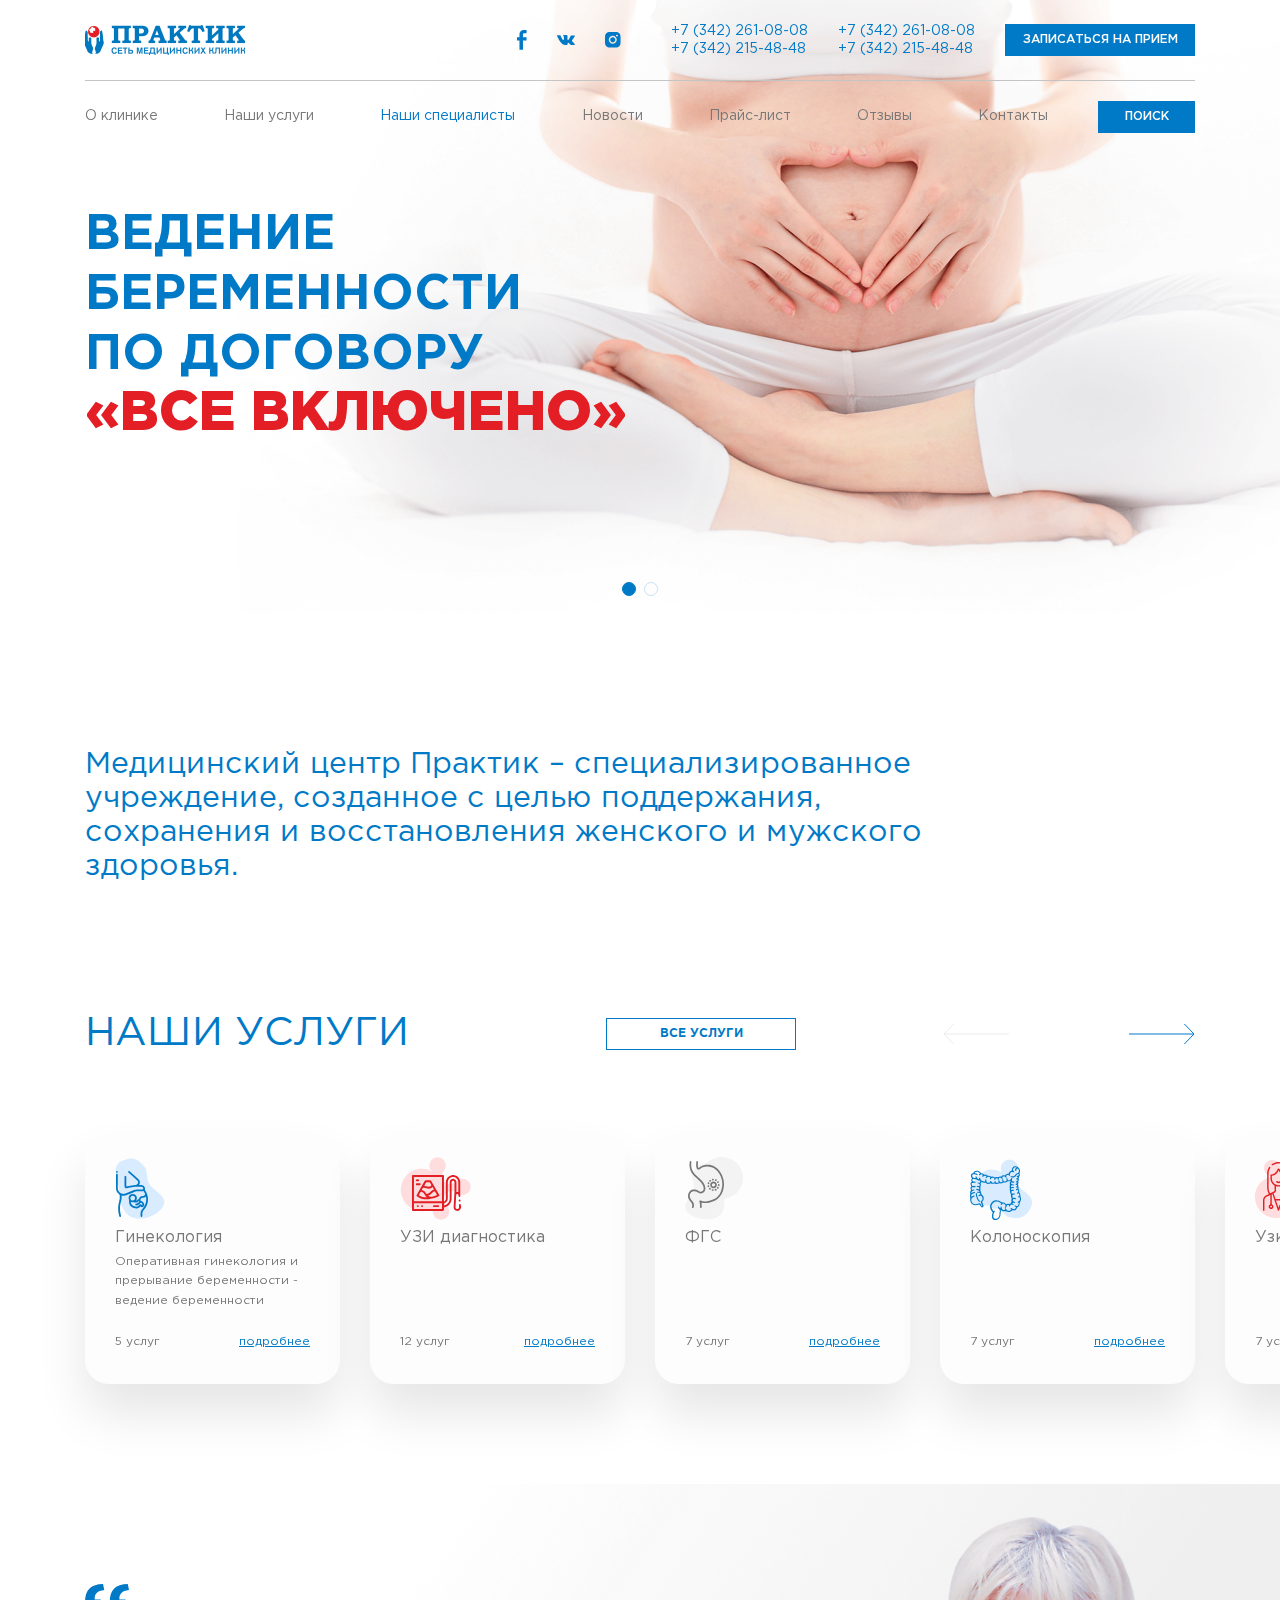
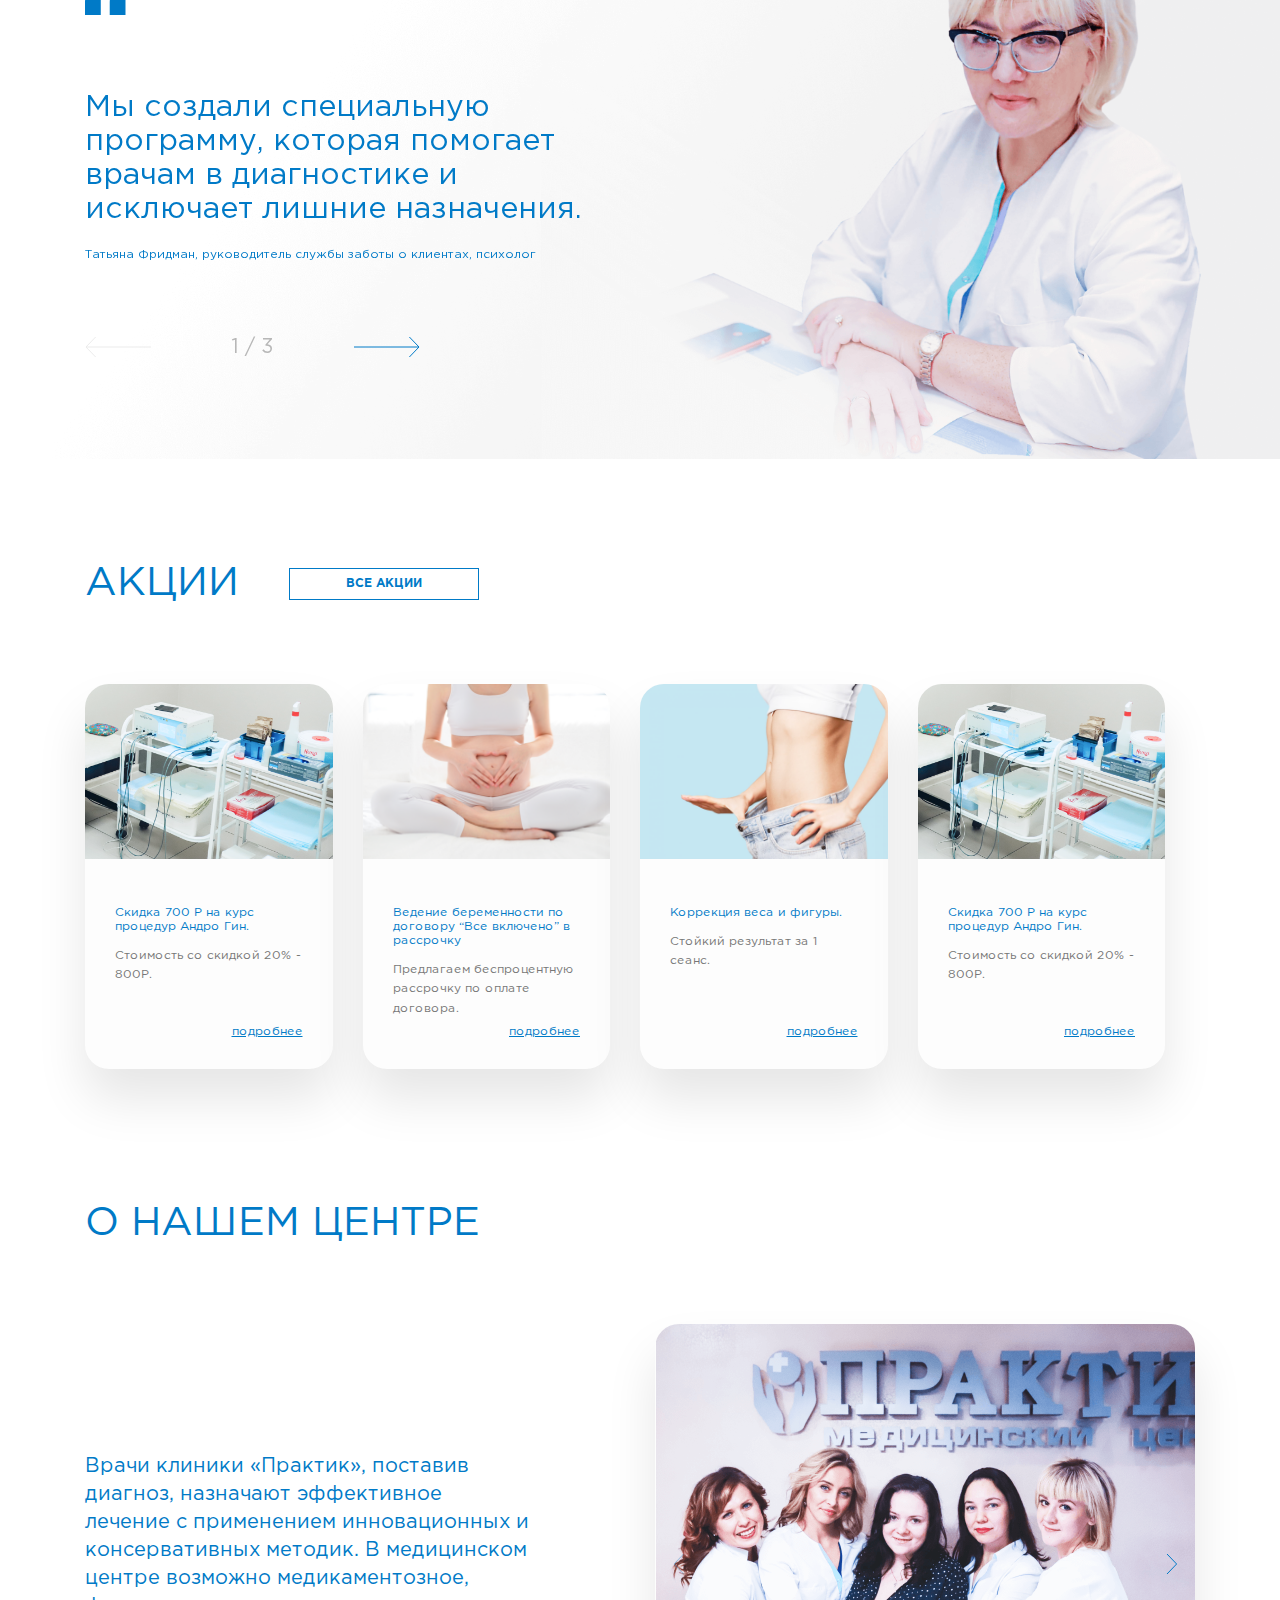
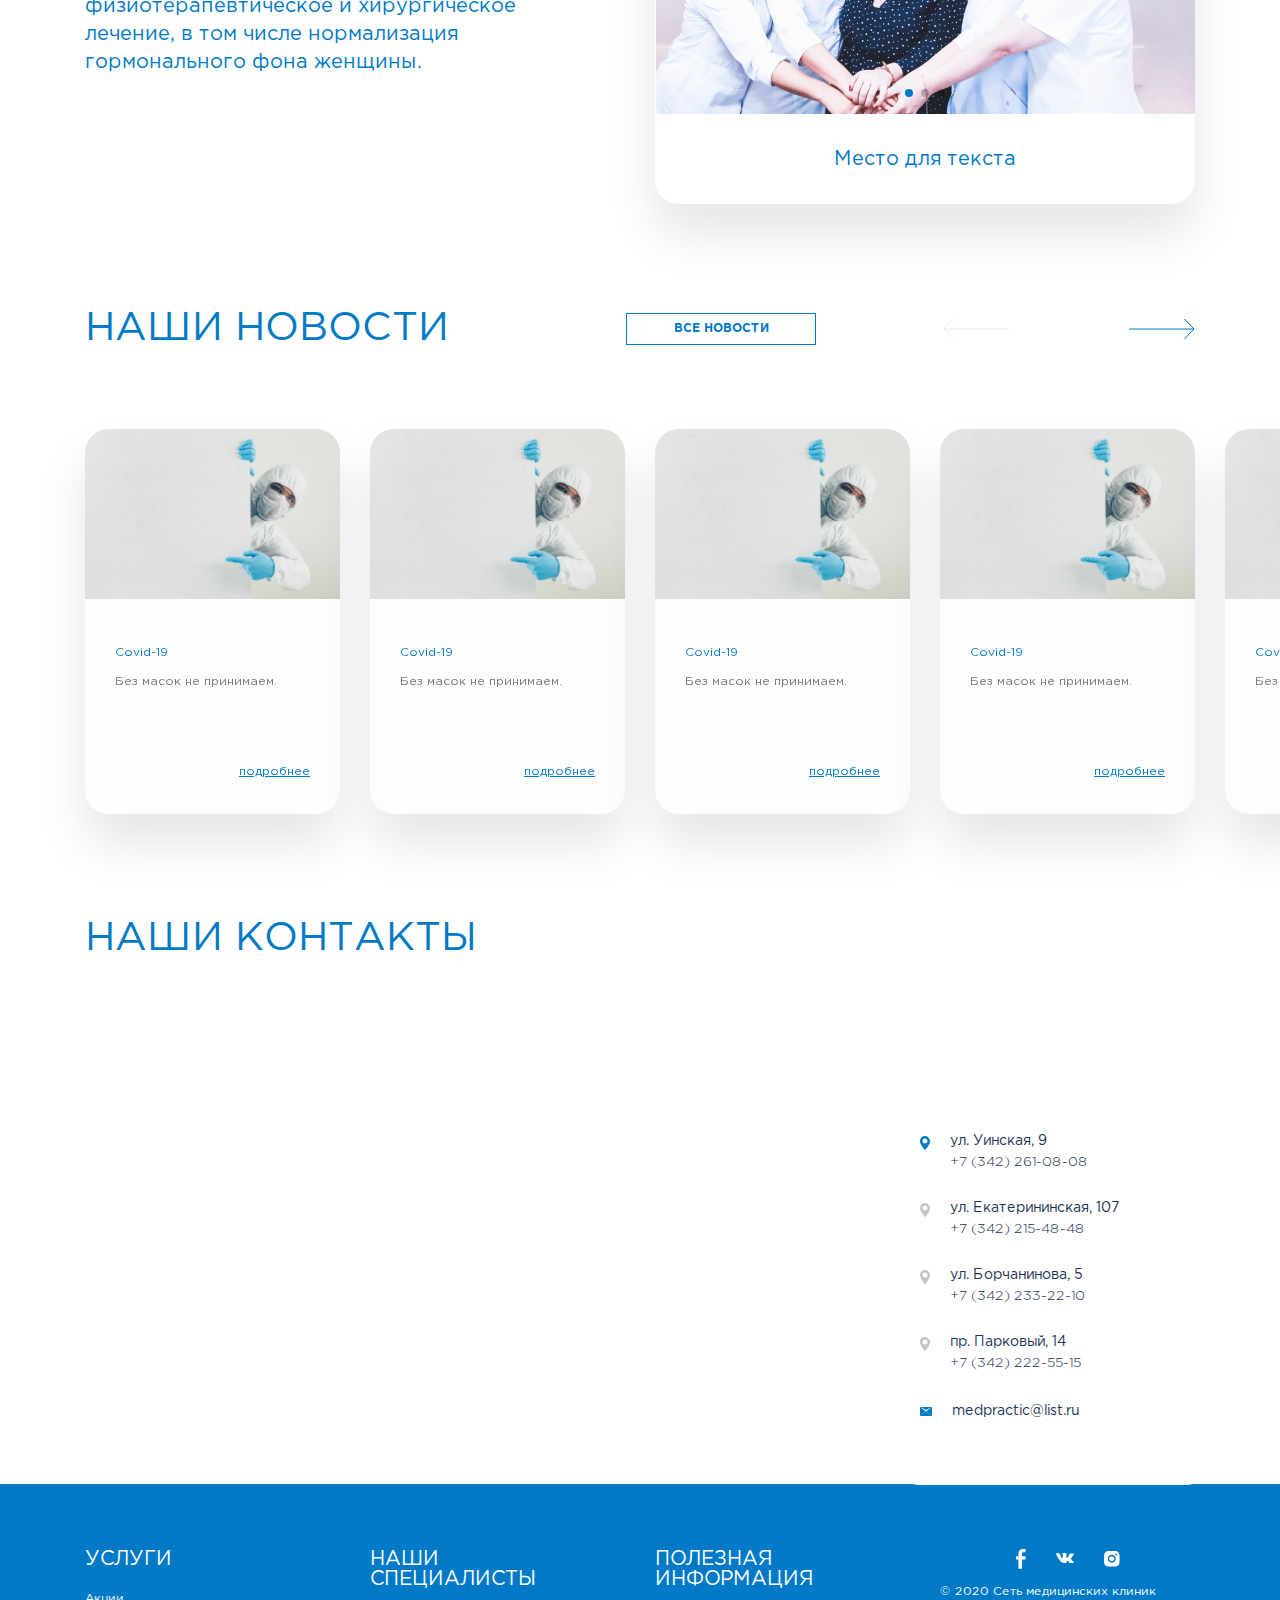
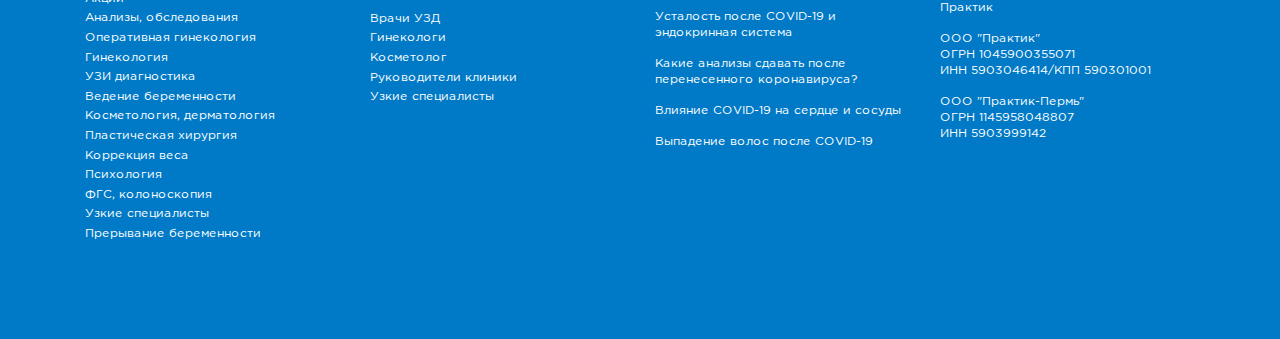
==== commit e0deaf75: "last" ====
--- a/index.html
+++ b/index.html
@@ -137,7 +137,7 @@
                             </div>
                         </a>
 
-                        <a href="javascript:;" class="swiper-slide our-service-item">
+                        <a href="uzi.html" class="swiper-slide our-service-item">
                             <div class="our-service-top">
                                 <div class="our-service-img">
                                     <img src="assets/svg/service_icon_2.svg" alt="">
@@ -593,6 +593,13 @@
                         </div>
                     </div>
 
+                </div>
+
+                <div class="map-address">
+                    <div class="map-email-icon"></div>
+                    <div class="map-address-data">
+                        <a href="mail:medpractic@list.ru" style="font-weight: 400">medpractic@list.ru</a>
+                    </div>
                 </div>
             </div>
         </div>
--- a/assets/css/main.css
+++ b/assets/css/main.css
@@ -877,6 +877,14 @@
 .map-address.active .map-address-icon {
     background-image: url('../svg/adress-icon-active.svg');
 }
+.map-email-icon {
+    width: 12px;
+    height: 9px;
+    background-image: url('../svg/email-icon.svg');
+    margin-right: 20px;
+    margin-top: 5px;
+}
+
 .map-address-data {
     display: flex;
     flex-direction: column;
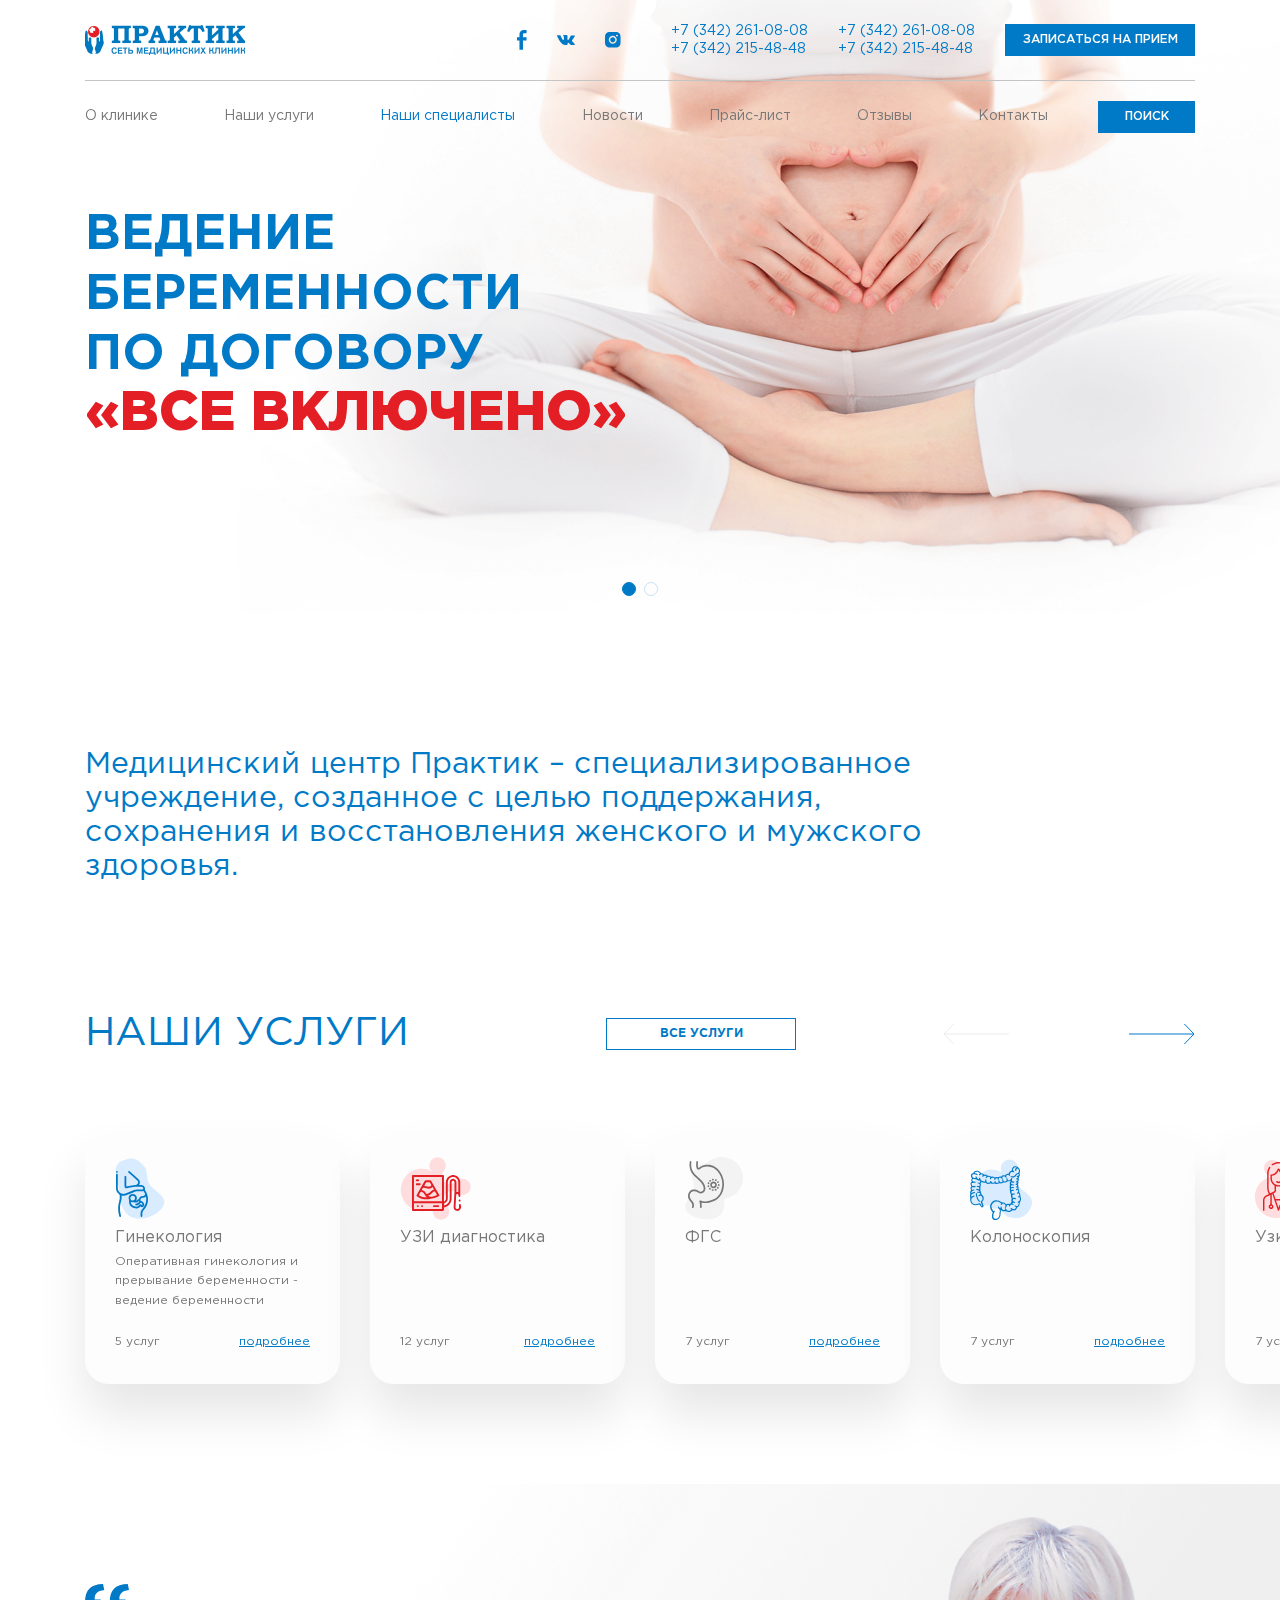
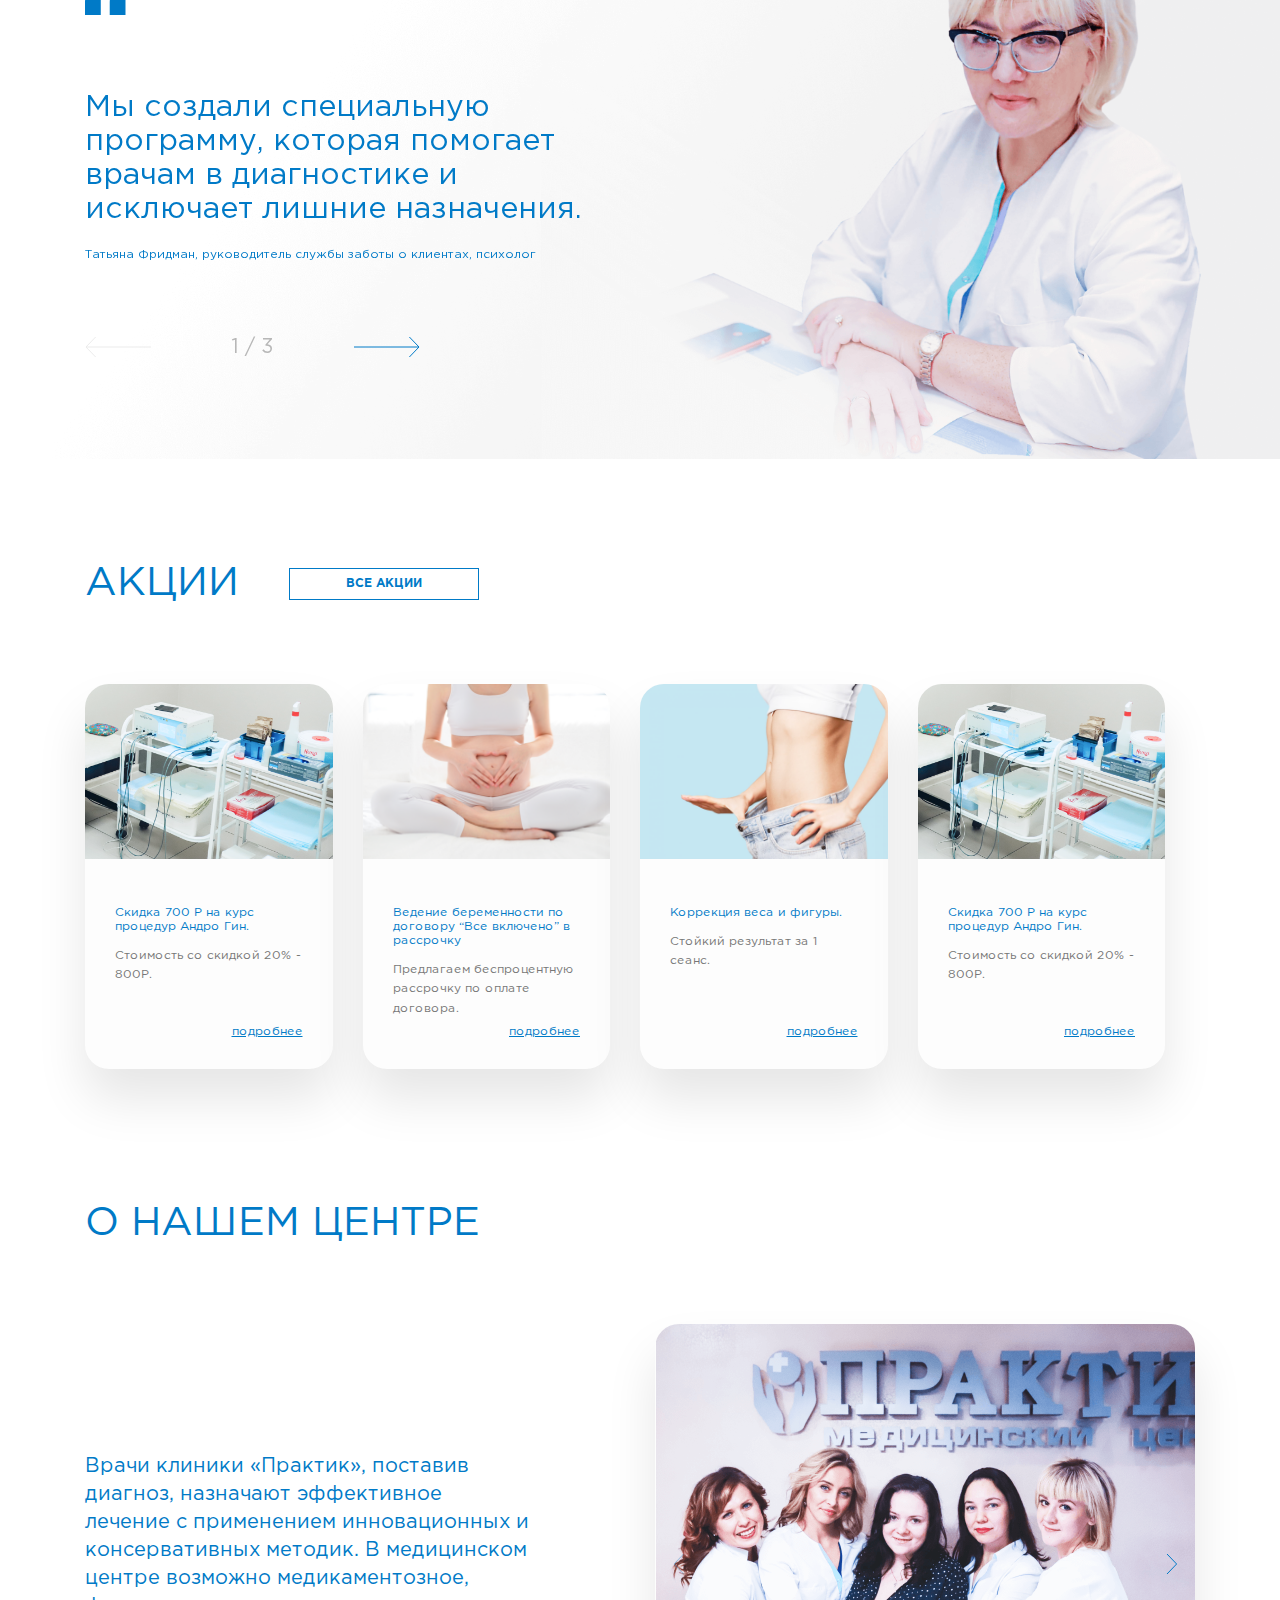
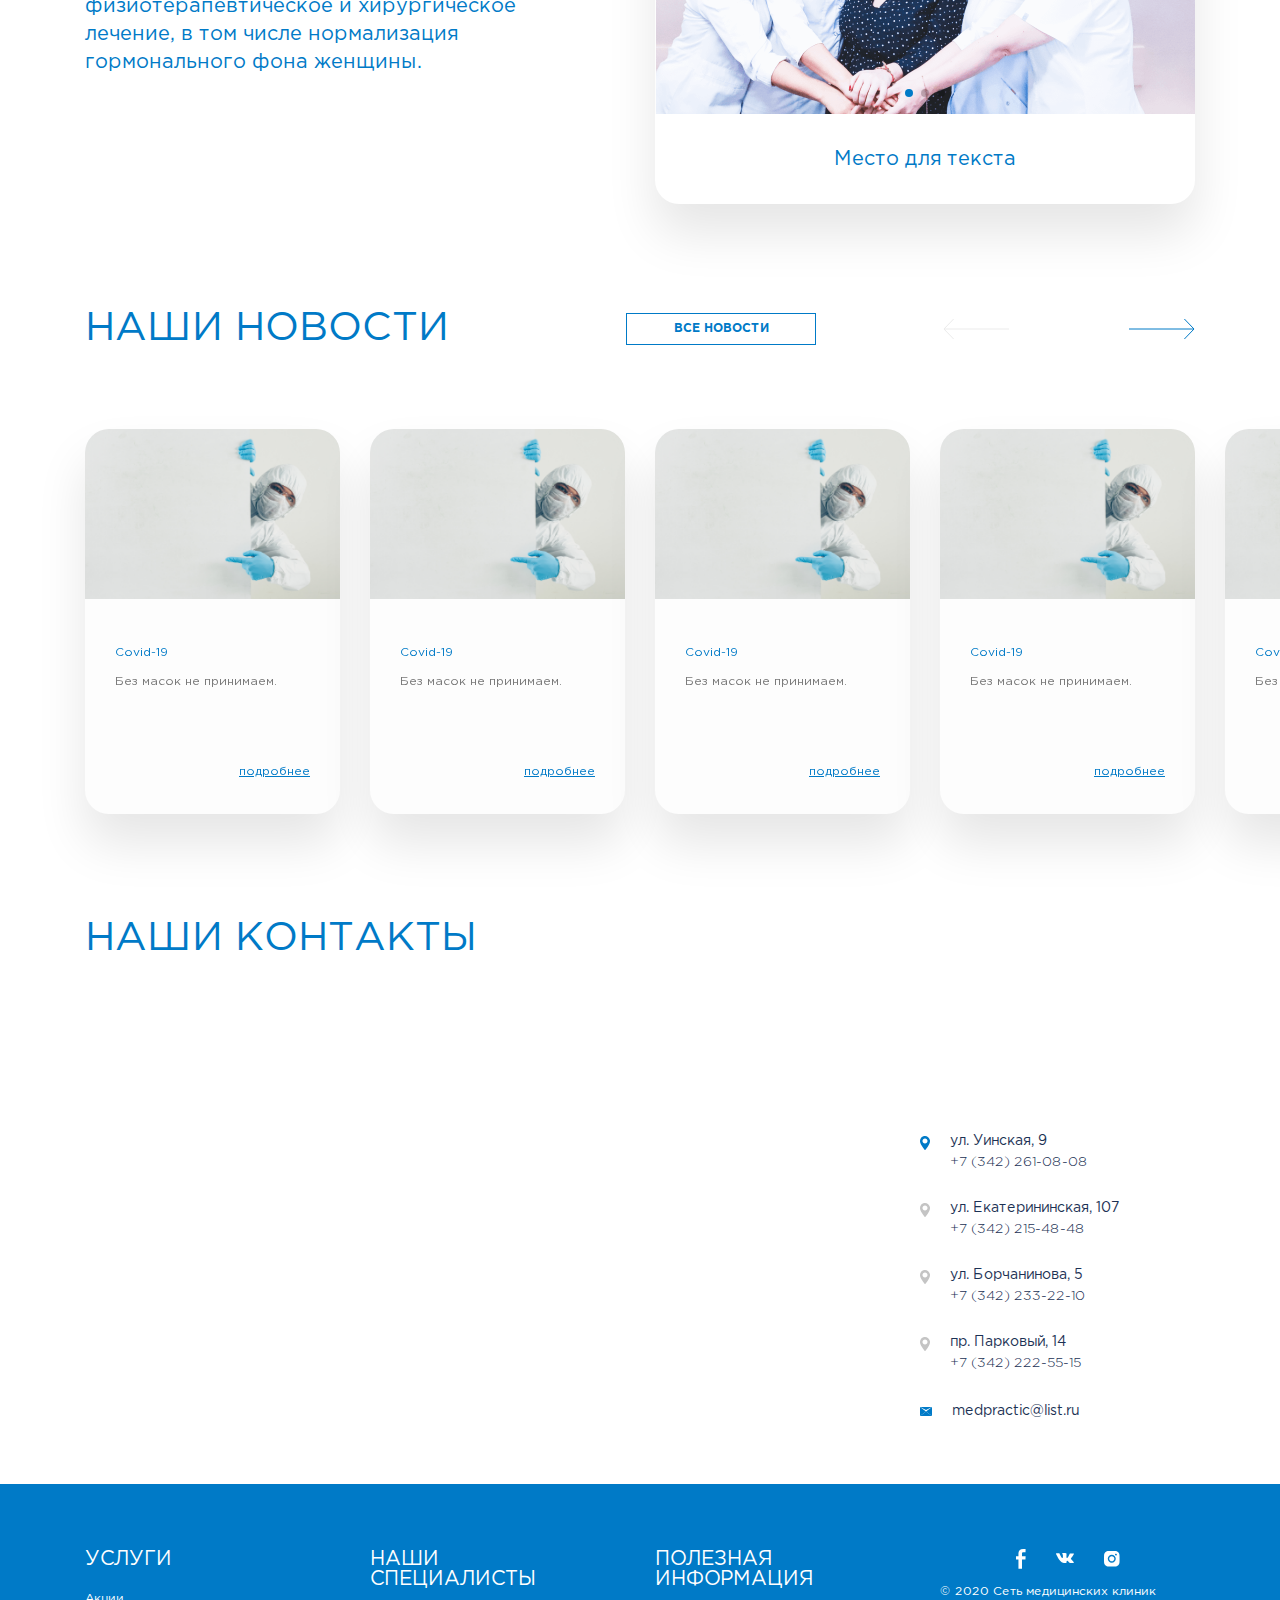
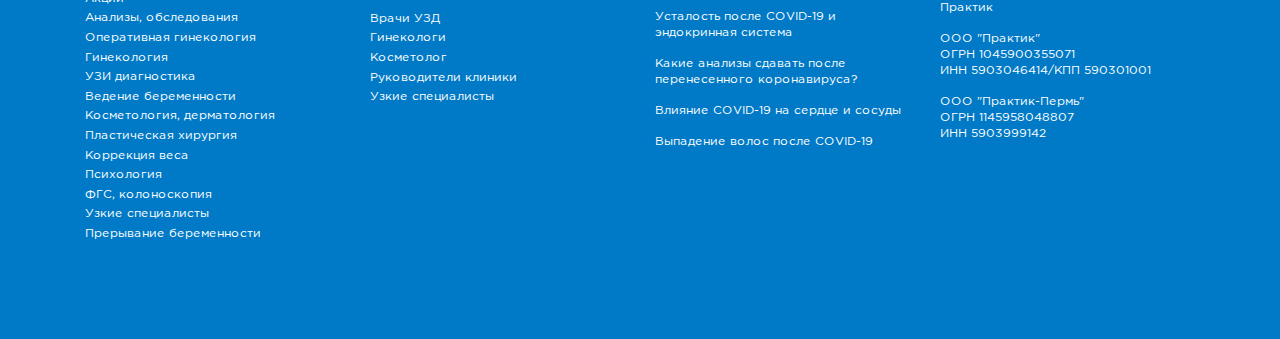
==== commit 6994703e: "last" ====
--- a/index.html
+++ b/index.html
@@ -595,7 +595,7 @@
 
                 </div>
 
-                <div class="map-address">
+                <div class="map-address mrg-0">
                     <div class="map-email-icon"></div>
                     <div class="map-address-data">
                         <a href="mail:medpractic@list.ru" style="font-weight: 400">medpractic@list.ru</a>
--- a/assets/css/main.css
+++ b/assets/css/main.css
@@ -843,6 +843,9 @@
     color: var(--second-font-color);
 }
 
+.mrg-0 {
+    margin: 0px !important;
+}
 
 #map {
     width: 100%;
@@ -867,6 +870,7 @@
     margin-bottom: 30px;
     cursor: pointer;
 }
+.map-address:last-child {}
 .map-address-icon {
     width: 10px;
     height: 14px;
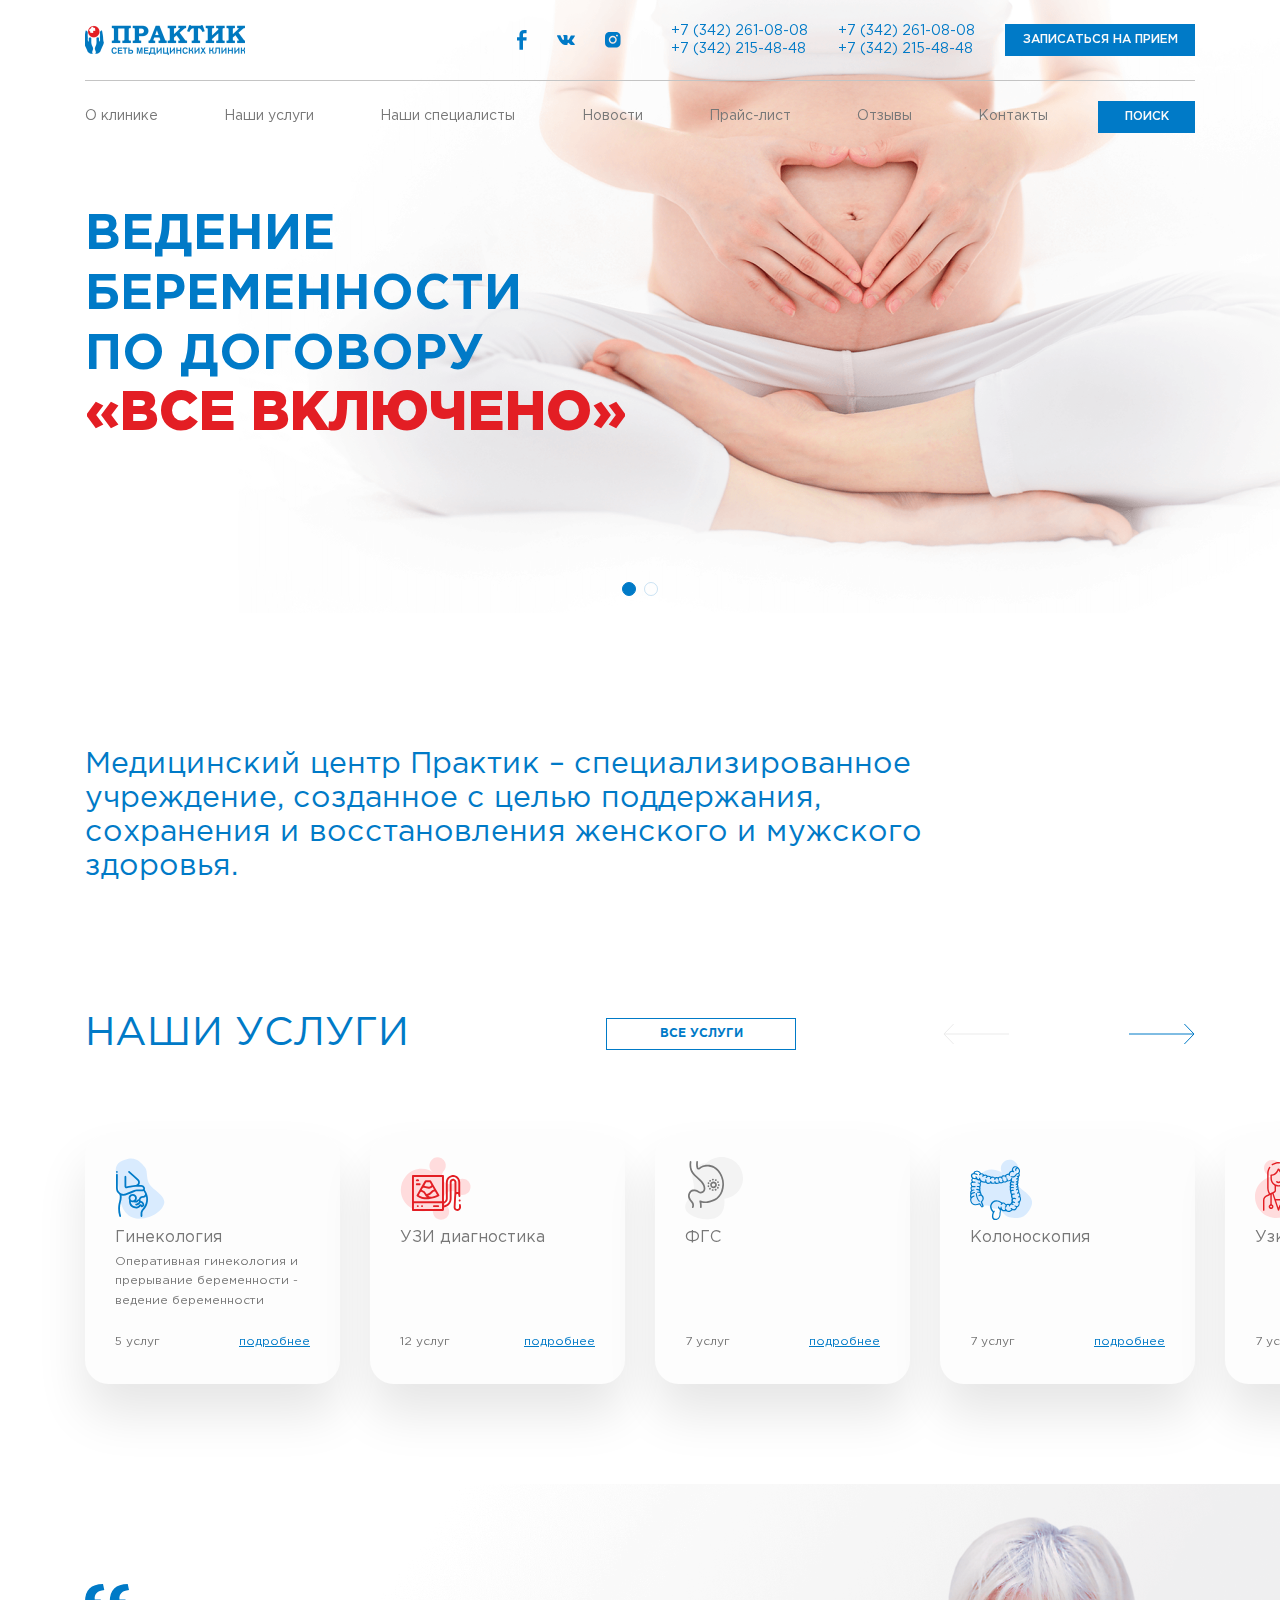
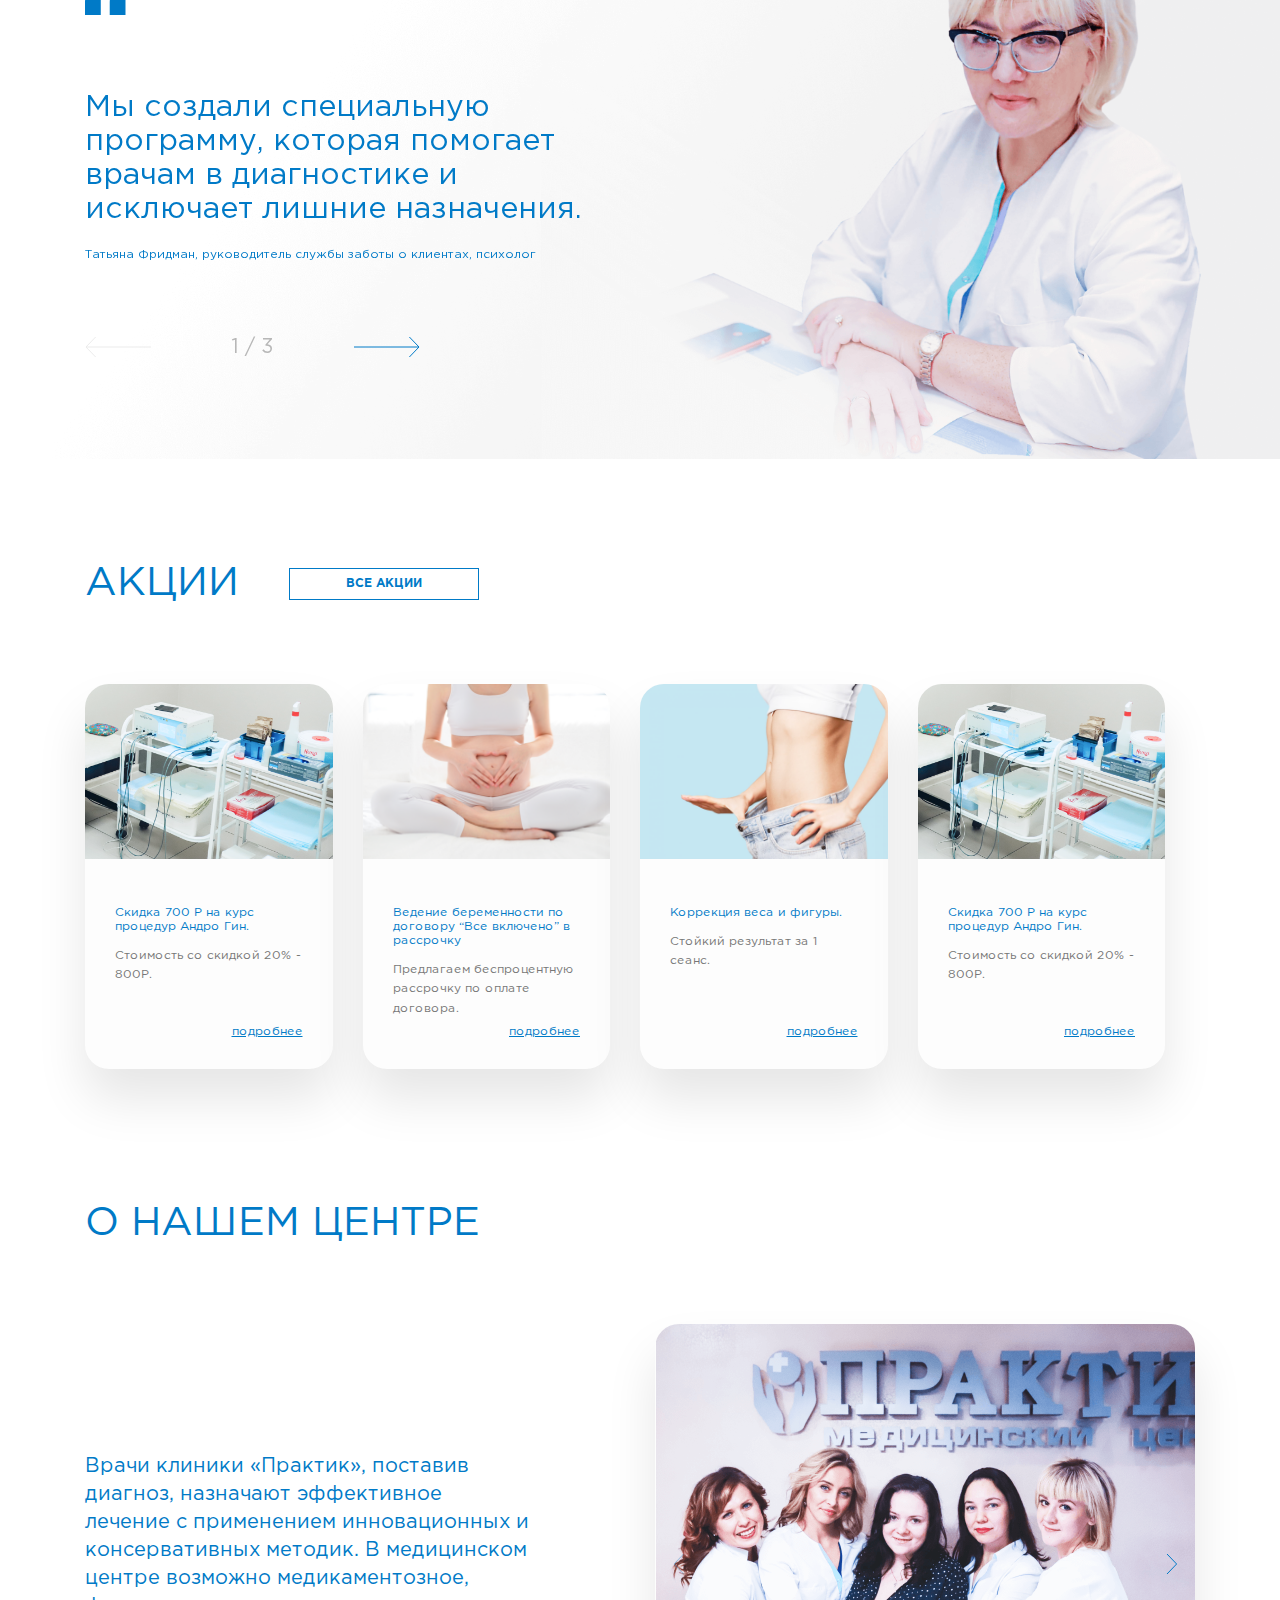
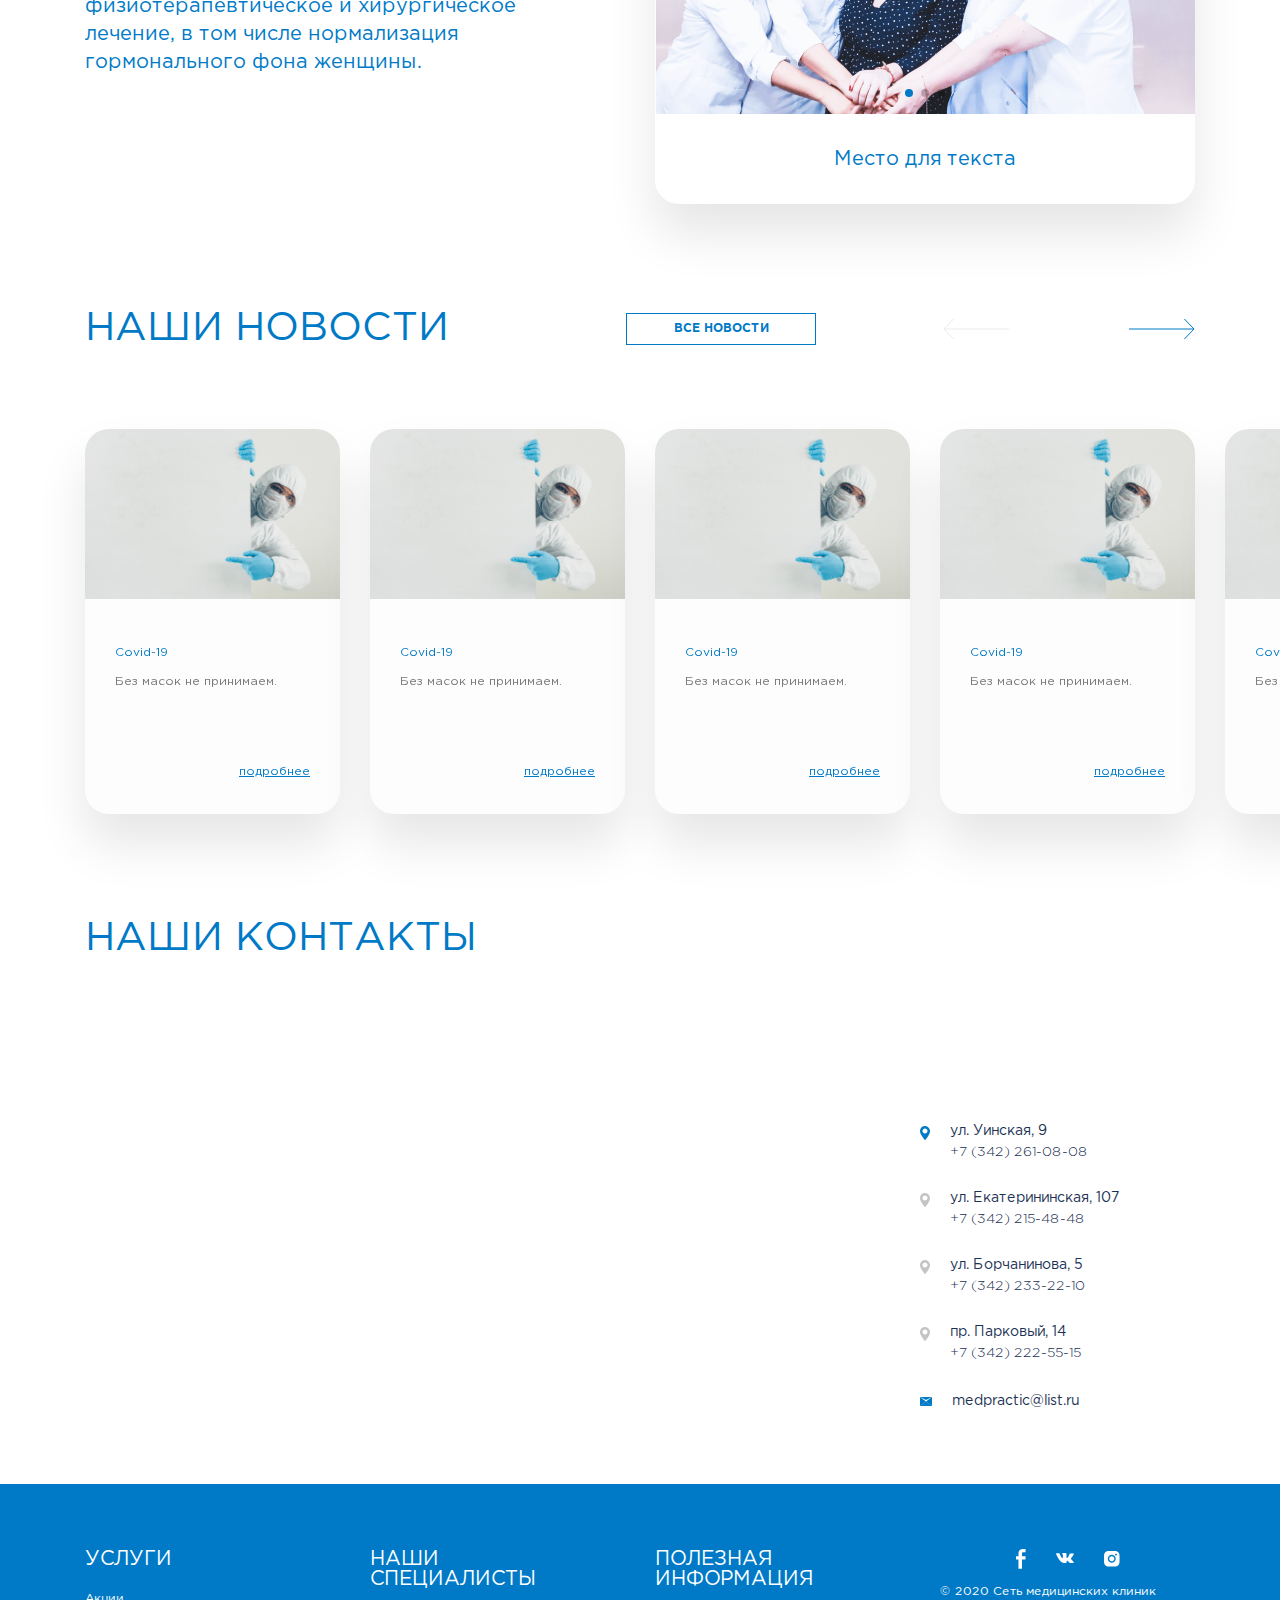
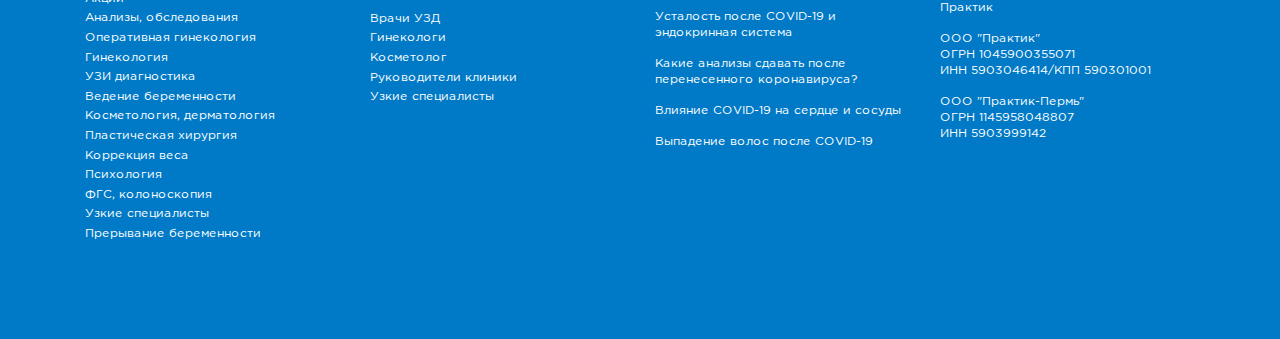
==== commit 361061b2: "last" ====
--- a/index.html
+++ b/index.html
@@ -45,7 +45,7 @@
                             <a href="services.html">Наши услуги</a>
                         </li>
                         <li>
-                            <a href="specialists.html" class="active">Наши специалисты</a>
+                            <a href="specialists.html">Наши специалисты</a>
                         </li>
                         <li>
                             <a href="javascript:;">Новости</a>
--- a/assets/css/main.css
+++ b/assets/css/main.css
@@ -860,7 +860,7 @@
     padding: 35px 25px;
     position: absolute;
     right: 0px;
-    top: 60px;
+    top: 50px;
     width: 100%;
     max-width: 315px;
 }
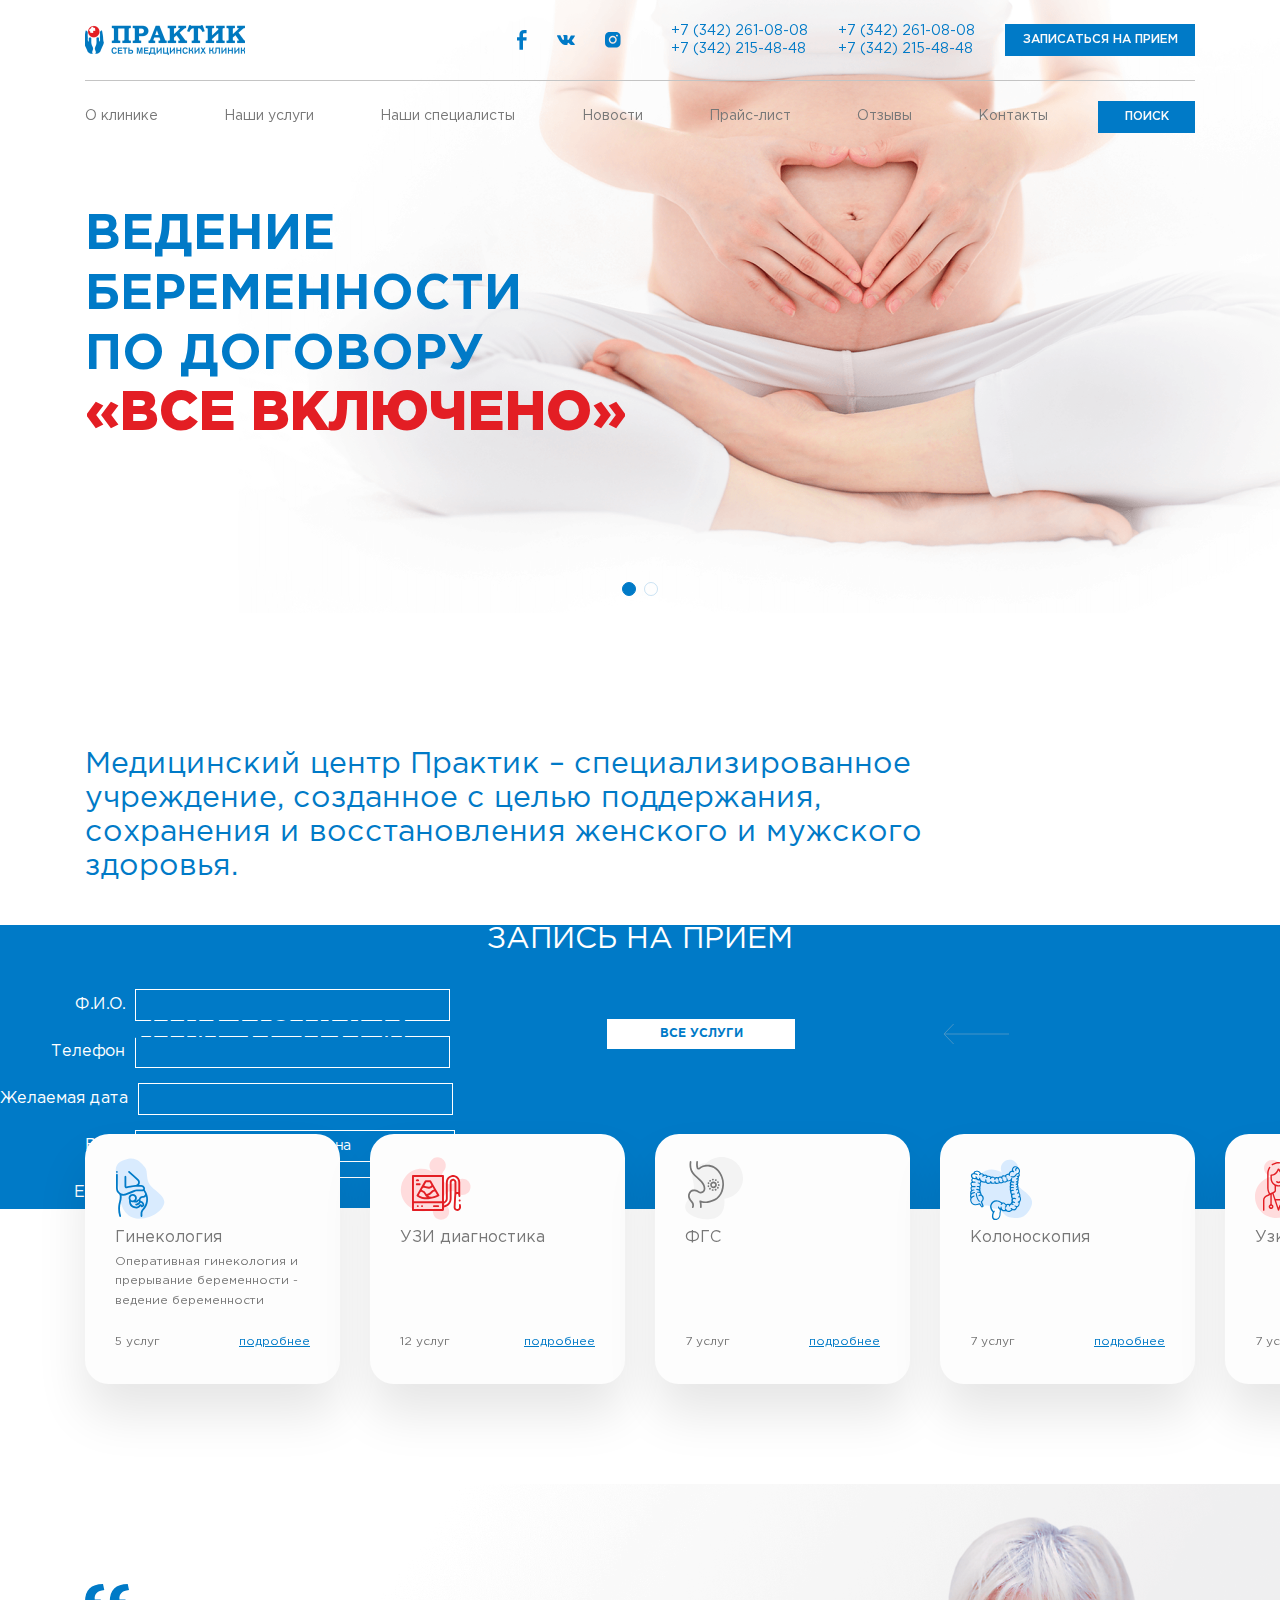
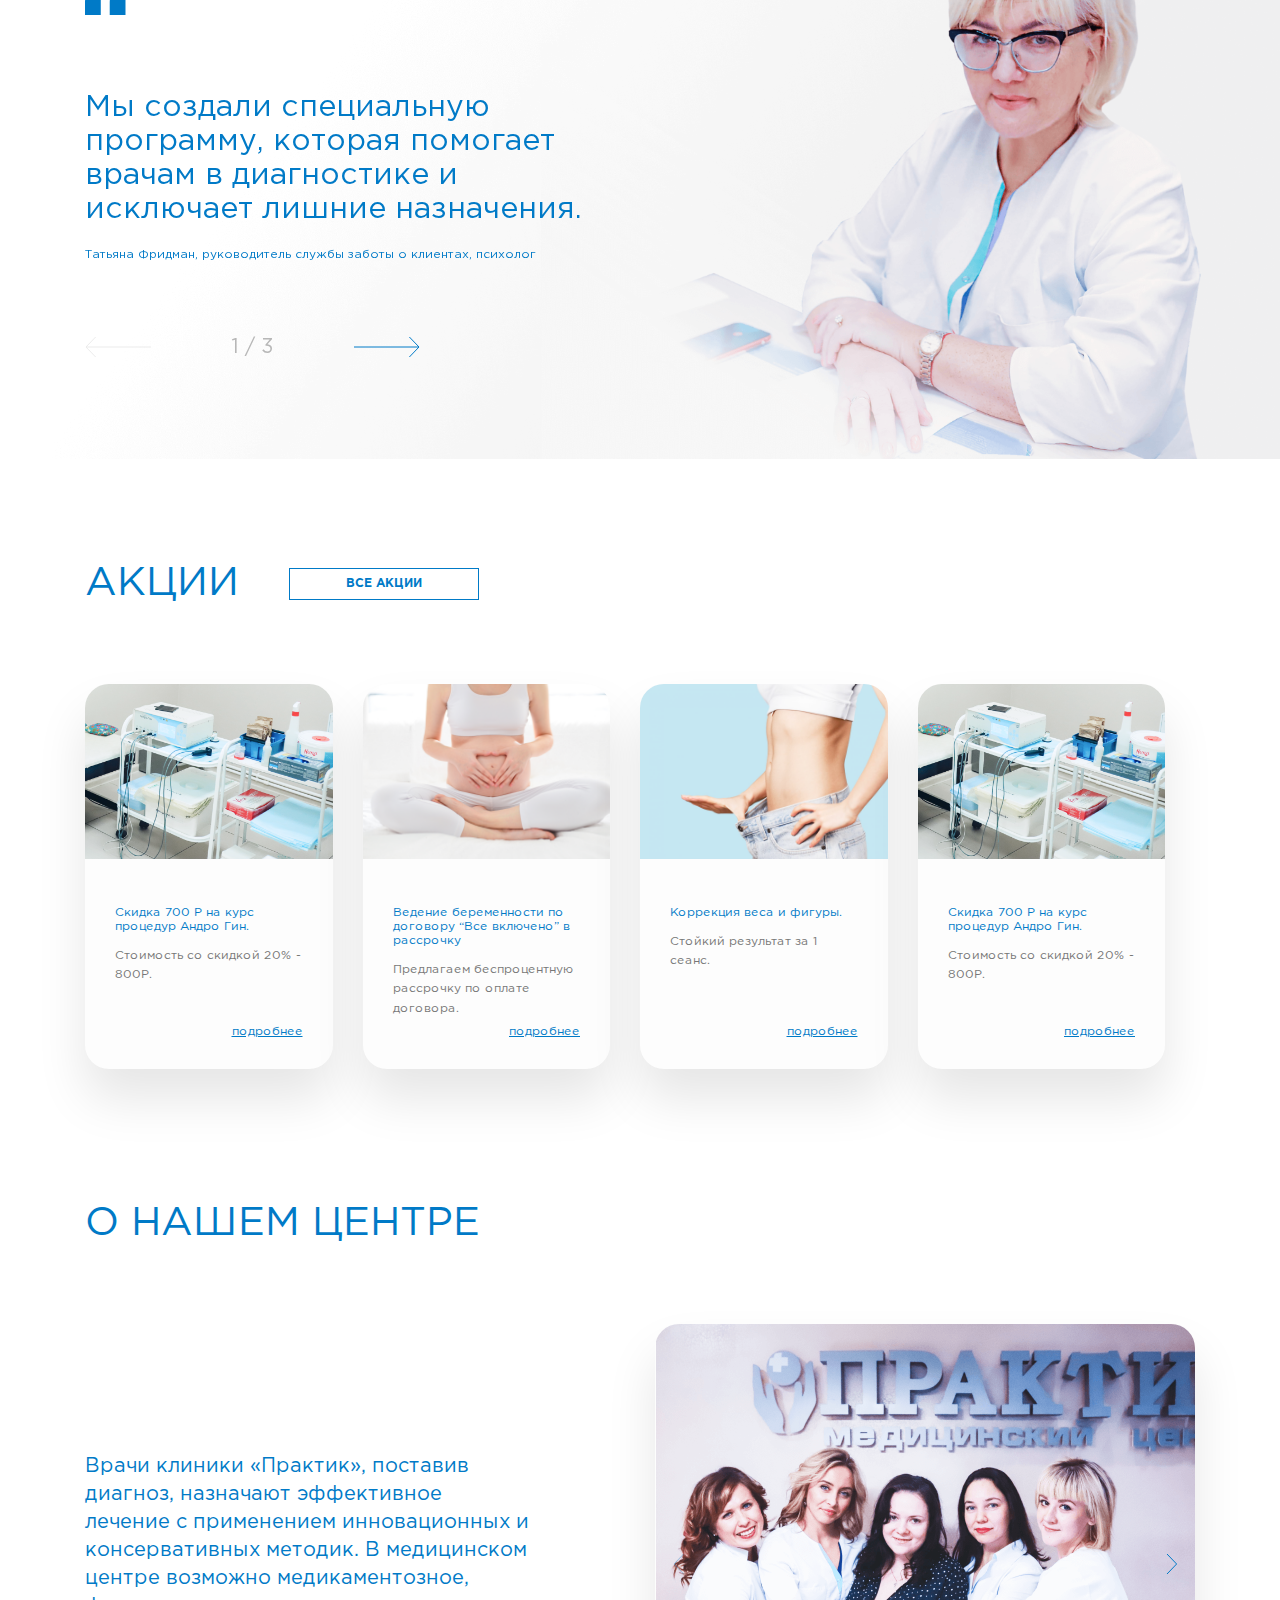
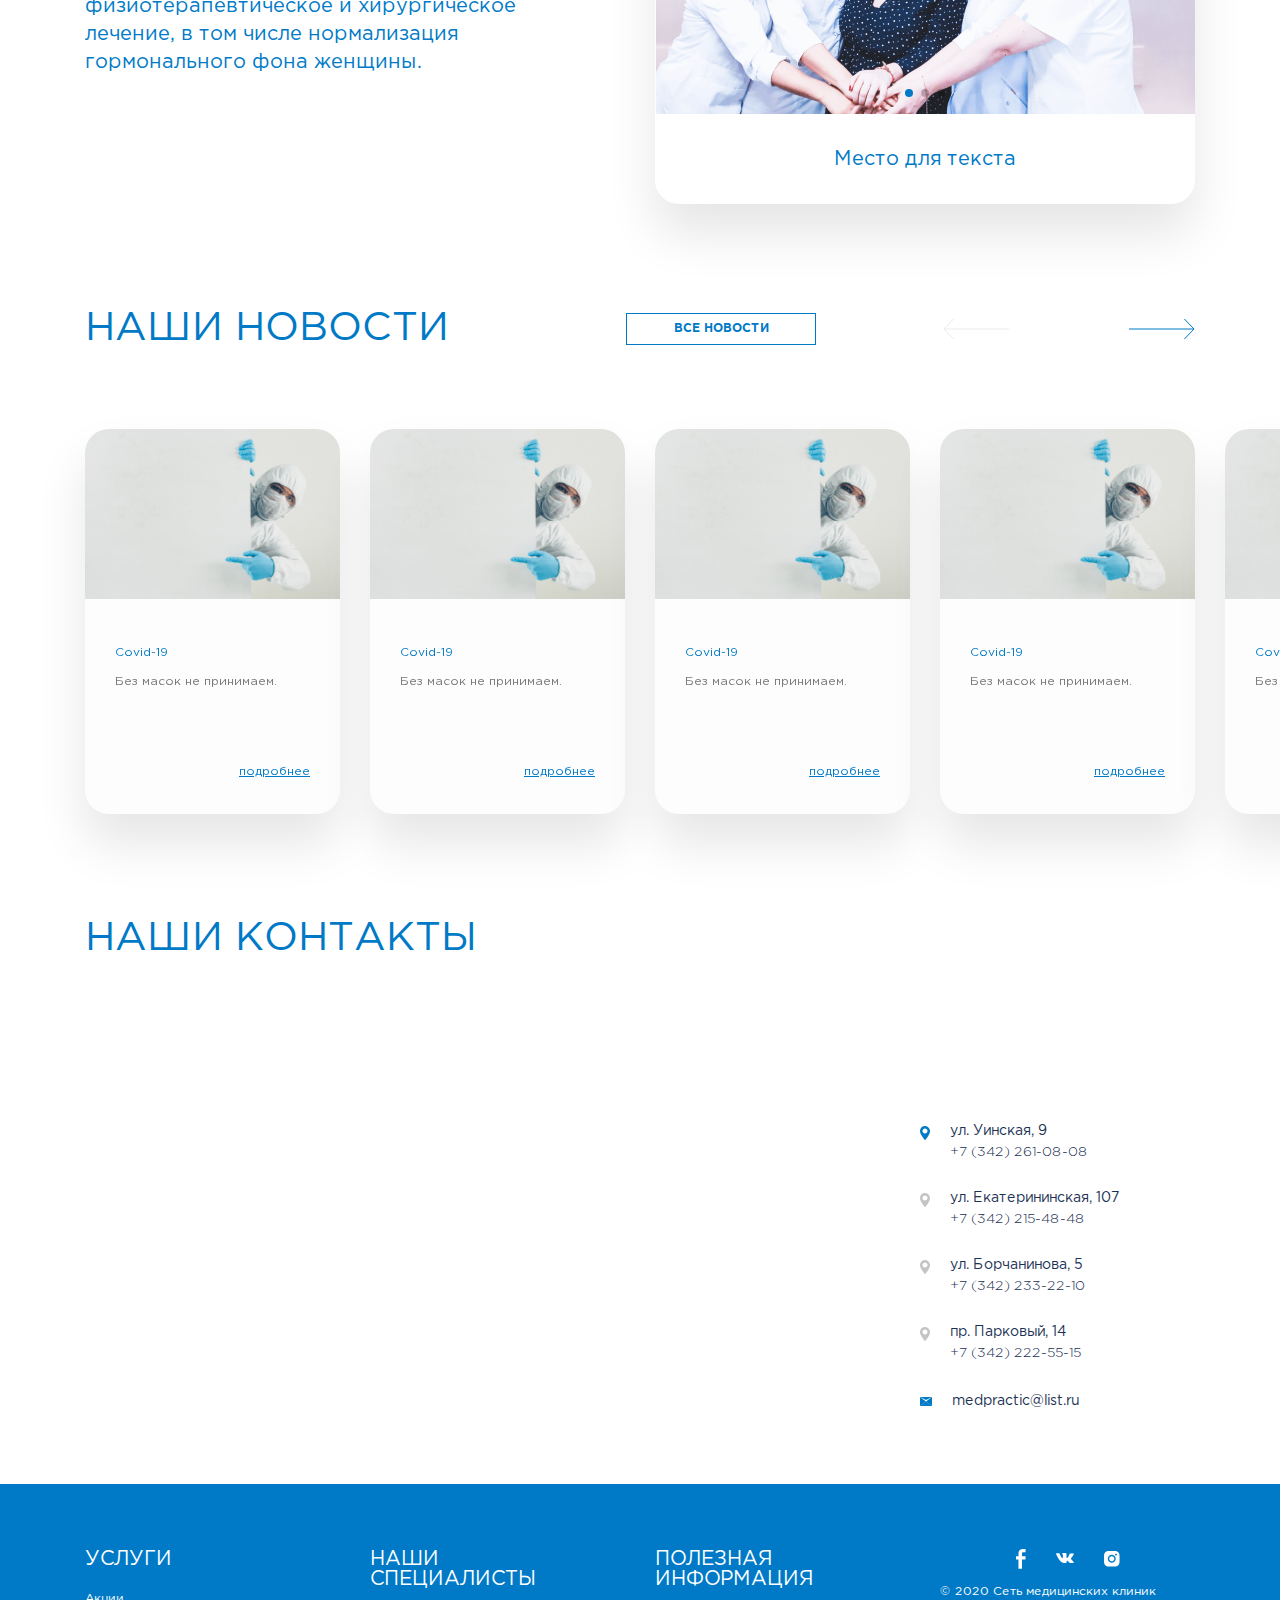
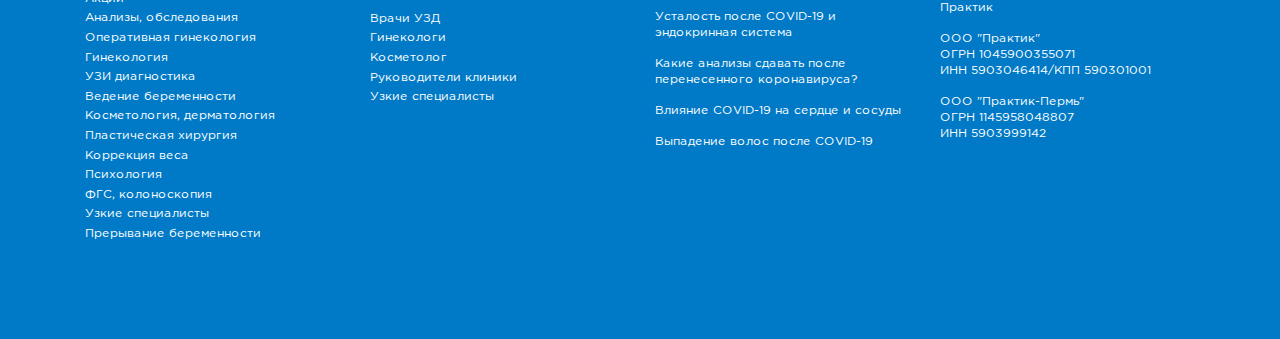
==== commit dc8d8b6c: "last" ====
--- a/index.html
+++ b/index.html
@@ -31,7 +31,7 @@
                             <a href="tel:+7 (342) 261-08-08">+7 (342) 261-08-08</a>
                             <a href="tel:+7 (342) 215-48-48">+7 (342) 215-48-48</a>
                         </div>
-                        <button class="header-order-btn">Записаться на прием</button>
+                        <button class="header-order-btn" data-fancybox data-src="#orderForm">Записаться на прием</button>
                     </div>
                 </div>
             </div>
@@ -708,6 +708,40 @@
 </div>
 
 
+
+<div class="modal" id="orderForm">
+    <h2>запись на прием</h2>
+    <form action="">
+        <div class="modal-form-row">
+            <label>Ф.И.О.</label>
+            <input type="text">
+        </div>
+        <div class="modal-form-row">
+            <label>Телефон</label>
+            <input type="text">
+        </div>
+        <div class="modal-form-row">
+            <label>Желаемая дата</label>
+            <input type="text">
+        </div>
+
+
+        <div class="modal-form-row">
+            <label>Врач</label>
+            <select name="" id="" class="wide">
+                <option value="">Фридман София Борисовна</option>
+                <option value="">Фридман София Борисовна</option>
+            </select>
+        </div>
+
+        <div class="modal-form-row">
+            <label>E-mail</label>
+            <input type="text">
+        </div>
+    </form>
+</div>
+
+
 <script src="assets/js/jquery.min.js"></script>
 <script src="assets/js/jquery.nice-select.min.js"></script>
 <script src="assets/js/jquery.mask.min.js"></script>
--- a/assets/css/main.css
+++ b/assets/css/main.css
@@ -769,7 +769,7 @@
 }
 
 .certificates {
-    padding: 80px 0px;
+    padding: 80px 15px;
     /* max-width: 1140px;
      margin: 0 auto;*/
 }
@@ -1785,4 +1785,153 @@
     /* identical to box height, or 120% */
     color: #B7B7B7;
     margin: 0px 80px;
+}
+
+
+#orderForm {
+    background: var(--second-font-color);
+    color: #FFFFFF;
+}
+
+.modal h2 {
+    text-transform: uppercase;
+    text-align: center;
+    font-weight: normal;
+    font-size: 30px;
+    line-height: 30px;
+    margin-bottom: 34px;
+}
+
+.modal form {
+    width: 100%;
+    max-width: 455px;
+}
+.modal-form-row {
+    display: flex;
+    align-items: center;
+    margin-bottom: 15px;
+}
+
+.modal-form-row label {
+    text-align: right;
+    min-width: 125px;
+    display: block;
+    margin-right: 10px;
+    font-size: 16px;
+    line-height: 20px;
+}
+
+.modal-form-row input {
+    min-width: 315px;
+    border: #FFFFFF 1px solid;
+    background-color: transparent;
+    outline: none;
+    font-size: 14px;
+    padding: 5px 5px;
+    font-family: inherit;
+    color: #FFFFFF;
+    height: 32px;
+}
+
+.modal-form-row {
+
+}
+
+.modal-form-row .nice-select {
+    border:#fff 1px solid;
+    border-radius: 0px;
+    background-color: transparent;
+    height: 32px;
+    line-height: 30px;
+}
+
+
+.modal-form-row .nice-select .current {
+    font-size: 14px;
+    line-height: 14px;
+    color: #FFFFFF;
+}
+
+.modal-form-row .nice-select.open {
+    background-color: #FFFFFF;
+}
+
+.modal-form-row .nice-select.open .current {
+    color: var(--second-font-color);
+}
+
+.modal-form-row .nice-select:after {
+    border-bottom: 1px solid #FFFFFF;
+    border-right: 1px solid #FFFFFF;
+    height: 12px;
+    width: 12px;
+    margin-top: -5px;
+    top: 35%;
+}
+
+.modal-form-row .nice-select.open:after {
+    border-bottom: 1px solid var(--second-font-color);
+    border-right: 1px solid var(--second-font-color);
+}
+
+.modal-form-row .nice-select .list {
+    border-radius: 0px;
+    box-shadow: none;
+    border: var(--second-font-color) 1px solid;
+}
+
+.modal-form-row .nice-select .list li {
+    border-bottom: var(--second-font-color) 1px solid;
+}
+
+.modal-form-row .nice-select .option {
+    font-size: 14px;
+    color: var(--second-font-color);
+}
+
+@media (max-width: 1140px) {
+    .header-menu li a {
+        margin-right: 20px;
+    }
+}
+
+@media (max-width: 885px) {
+    .header-top-phones {
+        display: none;
+    }
+    .header-order-btn {
+        display: none;
+    }
+    .header-bottom {
+        display: none;
+    }
+    .header-top {
+        border-bottom: none;
+    }
+    .header {
+        height: auto;
+        background: #FFFFFF;
+    }
+
+
+    .actions-grid {
+        flex-wrap: wrap;
+        justify-content: center;
+    }
+    .actions-grid-item {
+        width: 40%;
+    }
+    .about-center {
+        flex-direction: column;
+    }
+    .about-center > p {
+        max-width: 540px;
+    }
+    .sub-title {
+        text-align: center;
+    }
+}
+
+@media (max-width: 576px) {
+
 }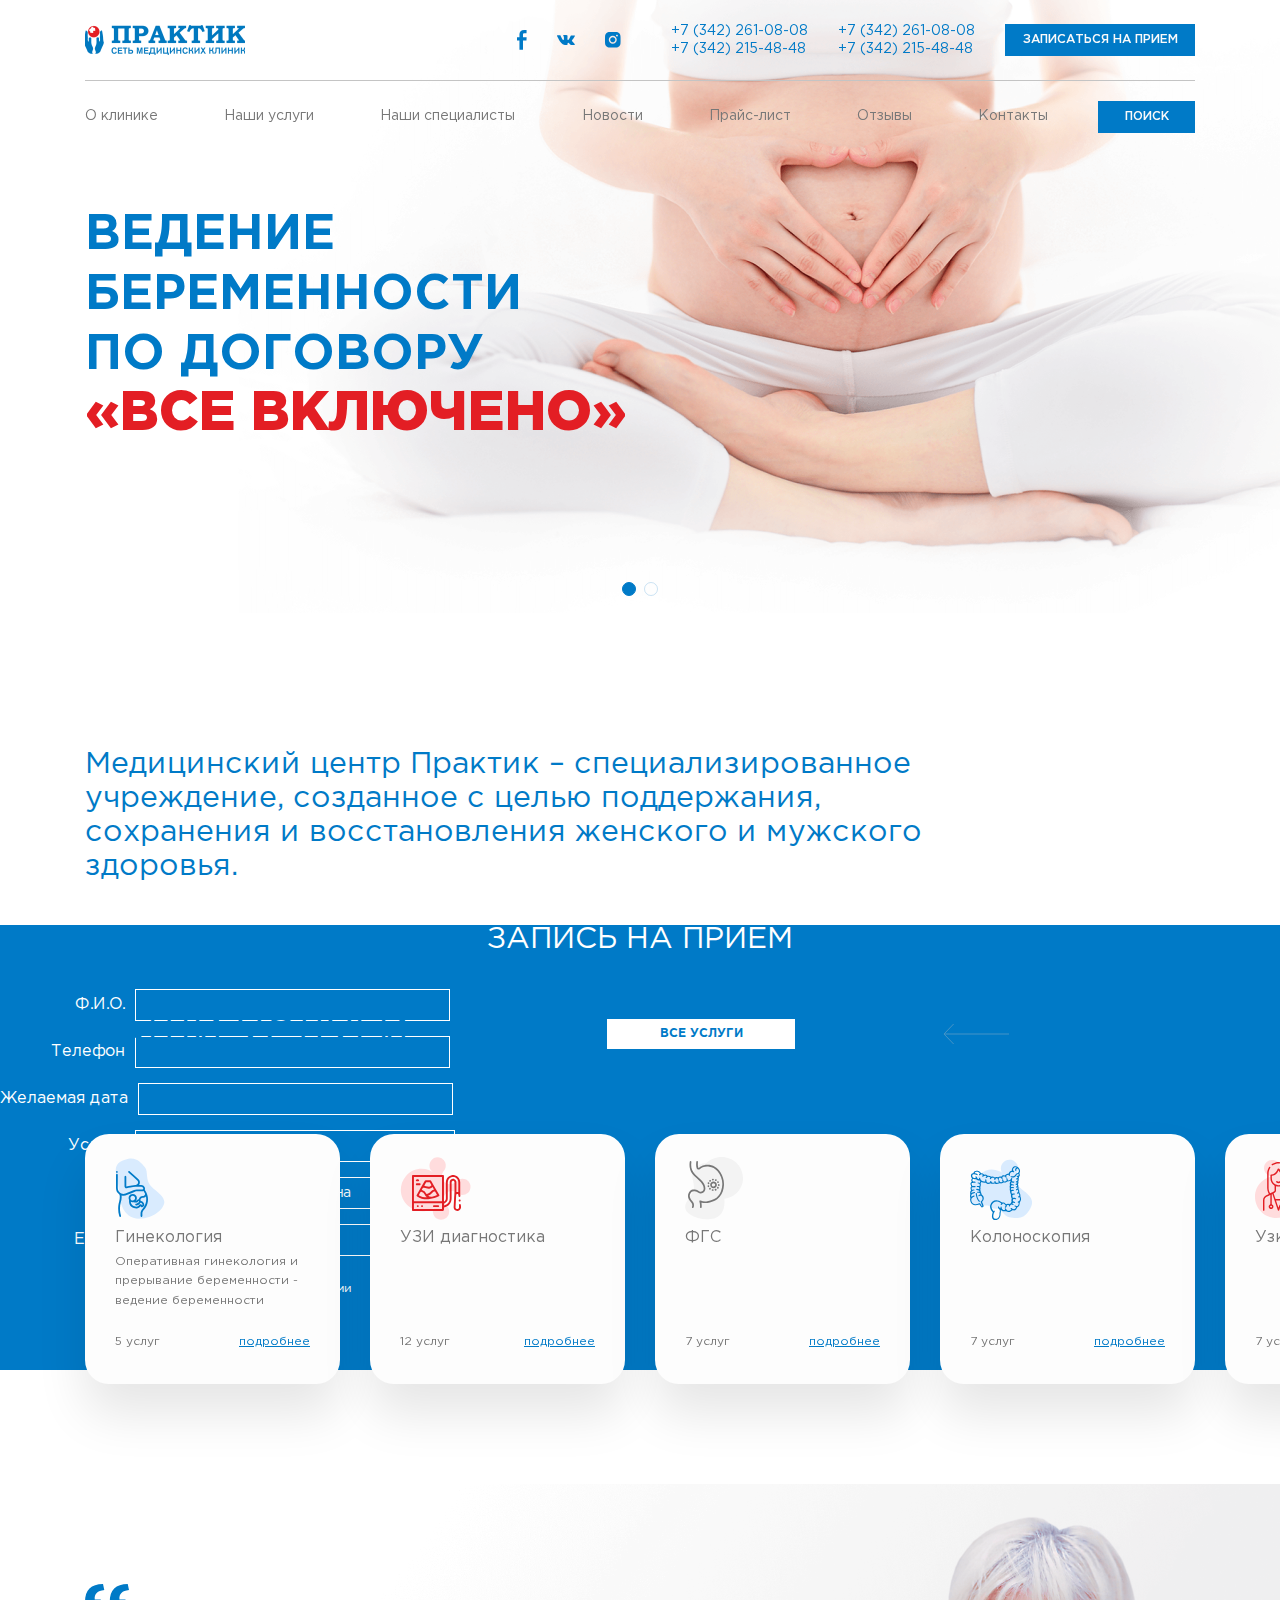
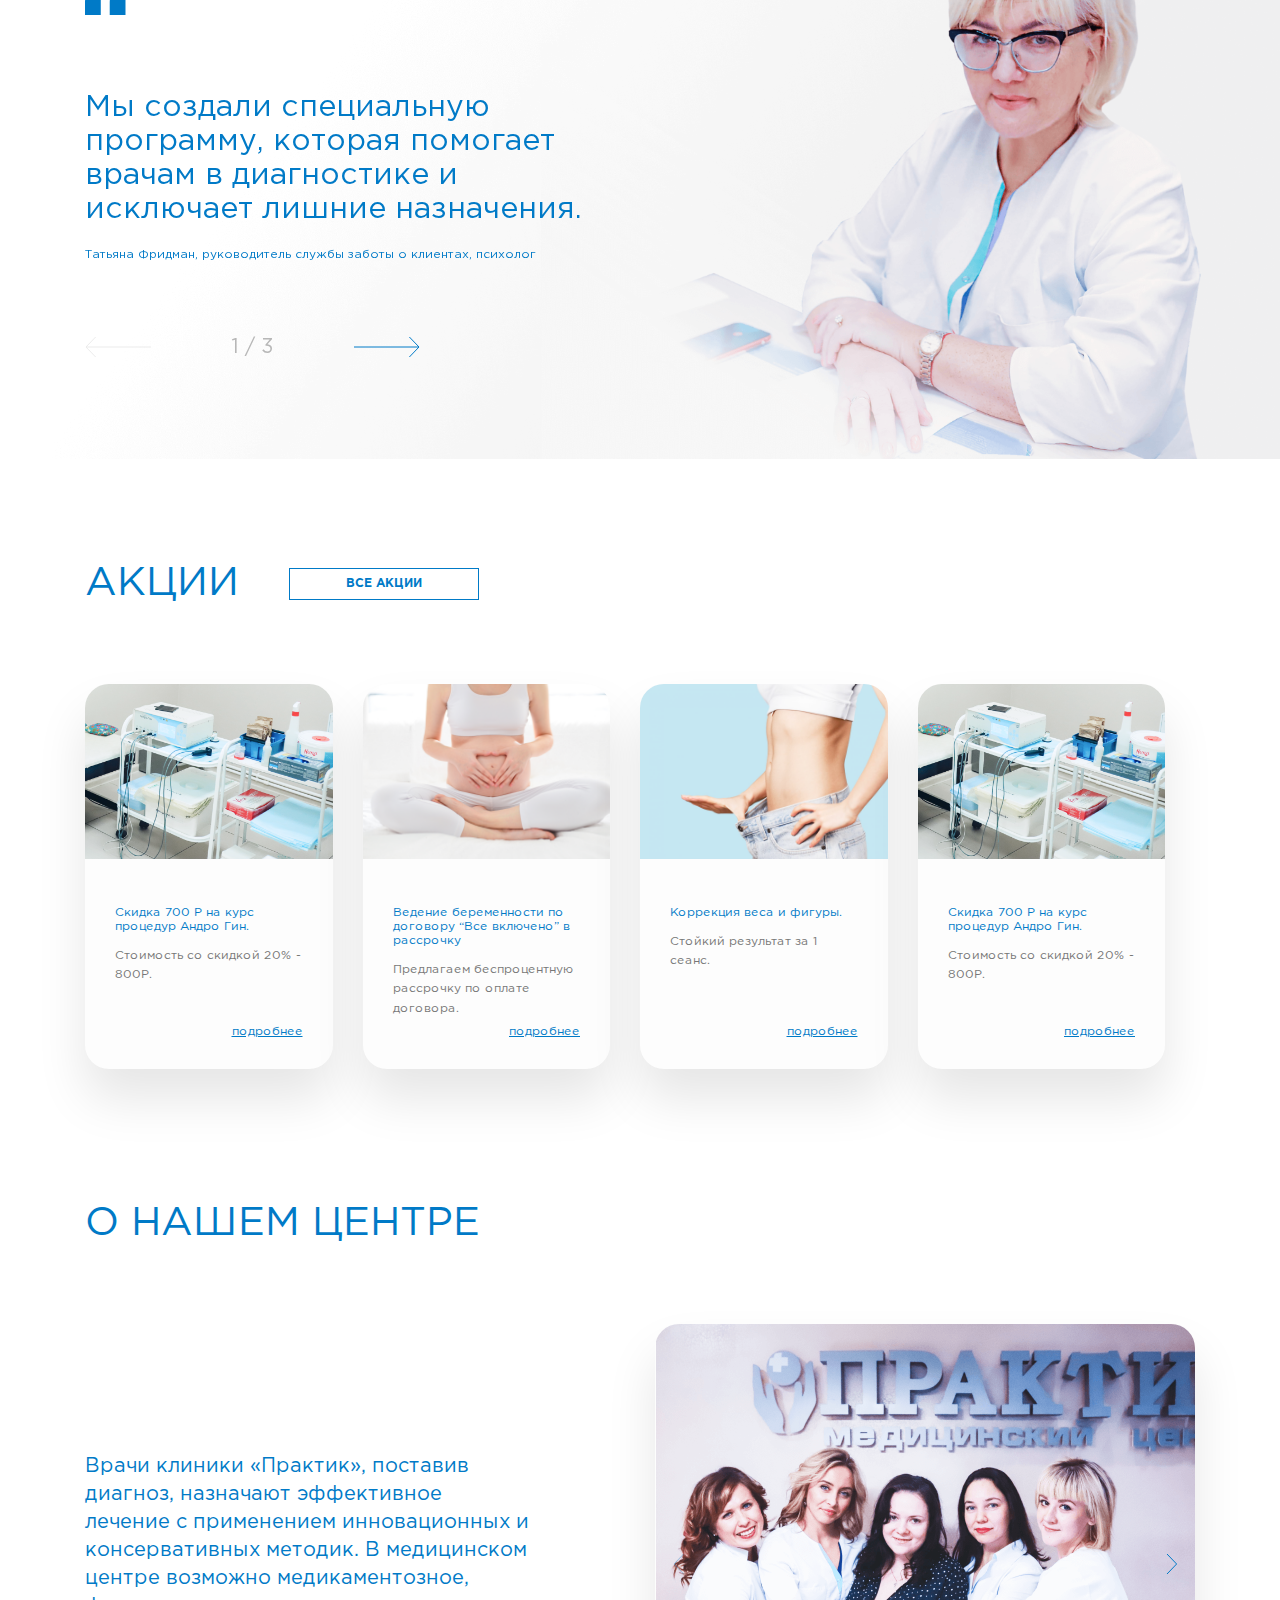
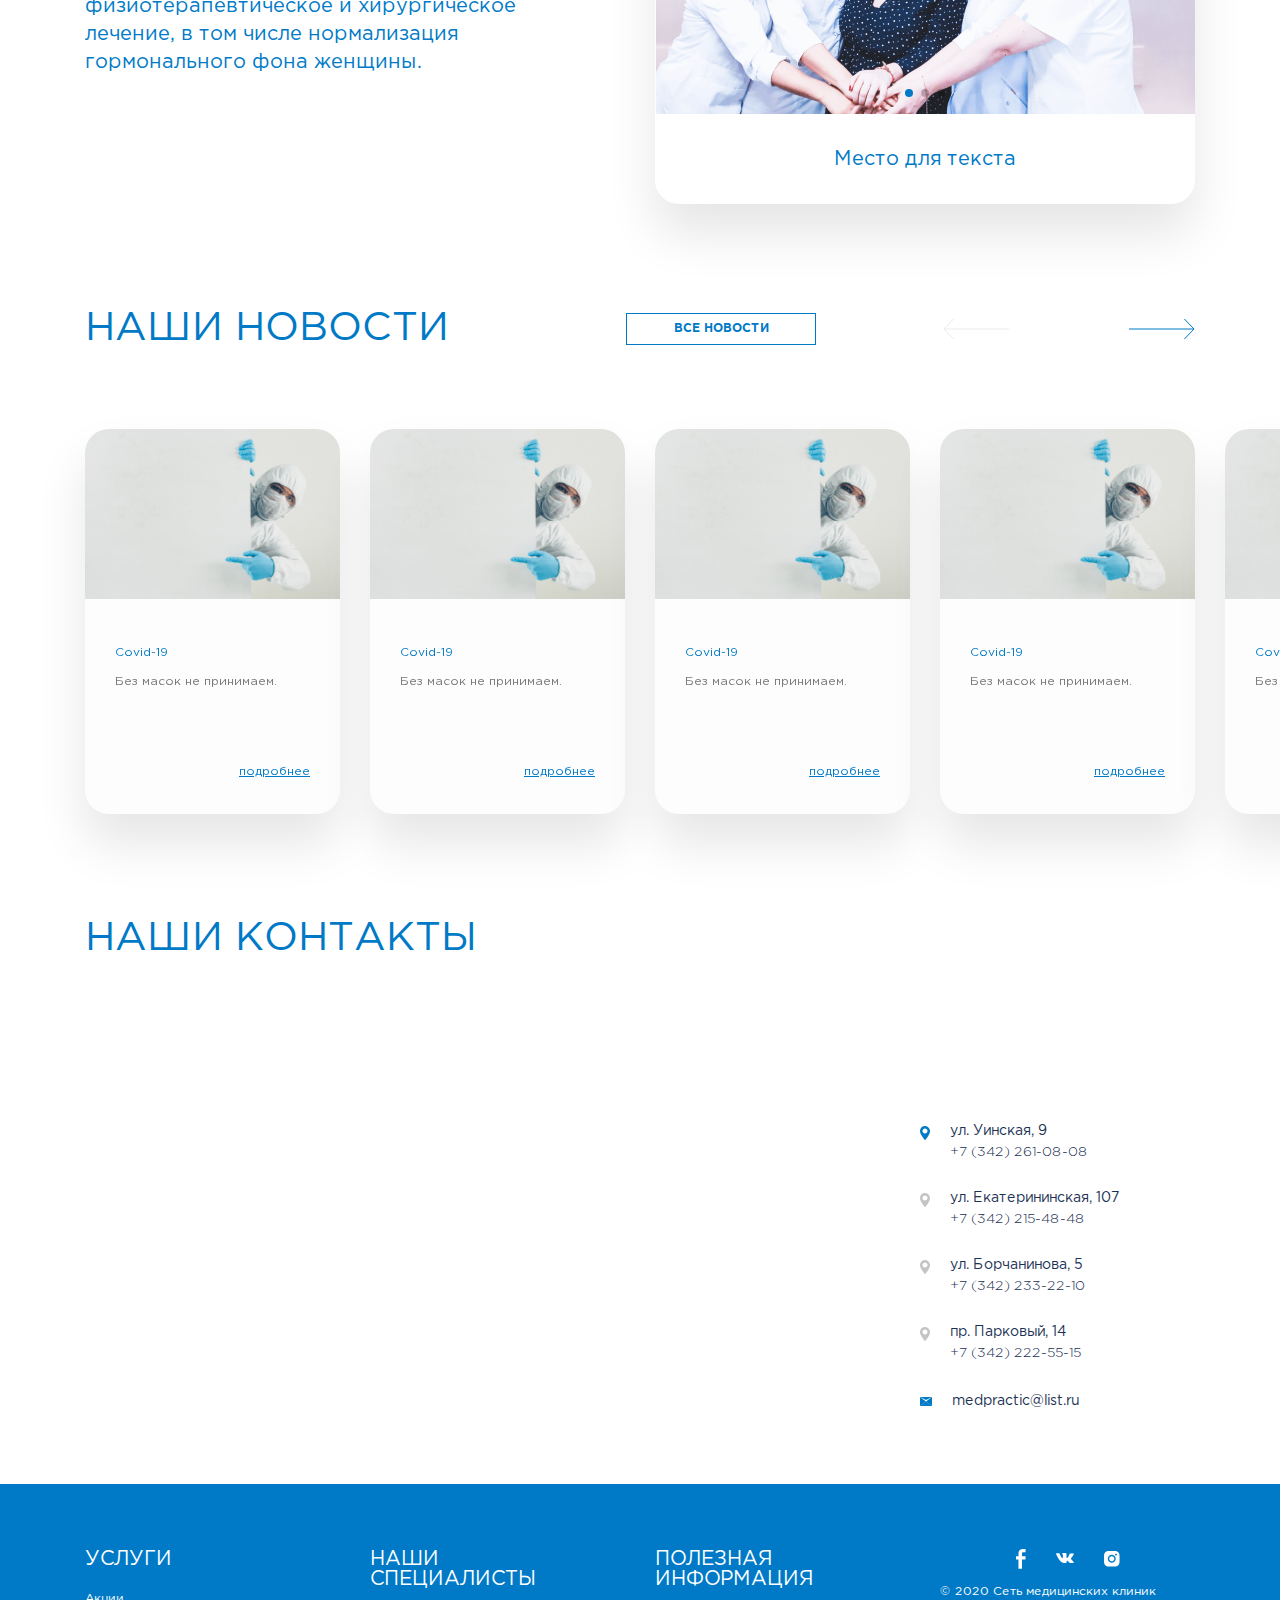
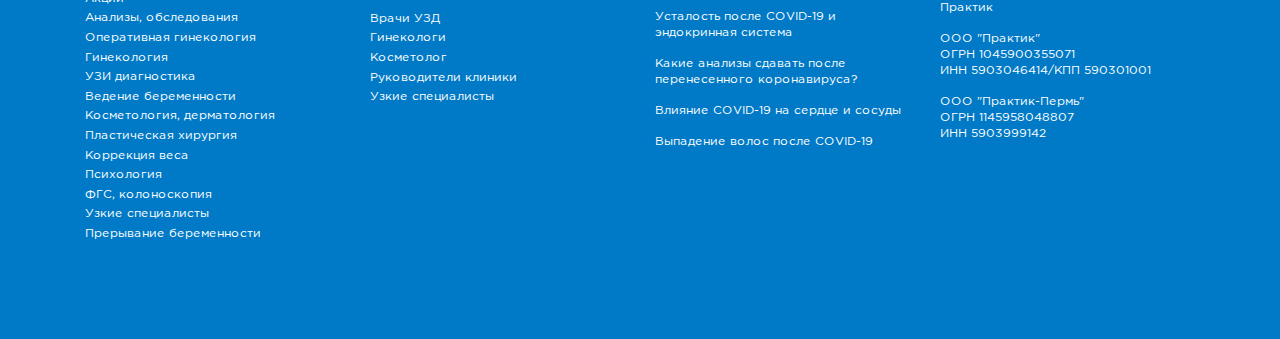
==== commit c6fc7ed1: "last" ====
--- a/index.html
+++ b/index.html
@@ -725,6 +725,13 @@
             <input type="text">
         </div>
 
+        <div class="modal-form-row">
+            <label>Услуга</label>
+            <select name="" id="" class="wide">
+                <option value="">УЗИ</option>
+                <option value="">Гинекология</option>
+            </select>
+        </div>
 
         <div class="modal-form-row">
             <label>Врач</label>
@@ -738,6 +745,14 @@
             <label>E-mail</label>
             <input type="text">
         </div>
+
+        <div class="modal-form-desc">
+            Я ознакомлен и согласен с правилами<br> обработки персональных данных
+        </div>
+
+        <div class="modal-form-row">
+            <button>записаться</button>
+        </div>
     </form>
 </div>
 
--- a/assets/css/main.css
+++ b/assets/css/main.css
@@ -1833,9 +1833,6 @@
     height: 32px;
 }
 
-.modal-form-row {
-
-}
 
 .modal-form-row .nice-select {
     border:#fff 1px solid;
@@ -1887,6 +1884,38 @@
 .modal-form-row .nice-select .option {
     font-size: 14px;
     color: var(--second-font-color);
+}
+
+.modal-form-desc {
+    color: #FFFFFF;
+    text-align: center;
+    margin-bottom: 25px;
+    margin-top: 25px;
+    font-size: 12px;
+    line-height: 16px;
+}
+
+.modal-form-row button {
+    background: #FFFFFF;
+    border: #FFFFFF 1px solid;
+    color: var(--second-font-color);
+    text-transform: uppercase;
+    font-weight: bold;
+    font-size: 12px;
+    line-height: 12px;
+    display: block;
+    outline: none;
+    height: 32px;
+    min-width: 150px;
+    cursor: pointer;
+    transition: background-color .3s ease;
+    margin: 0 auto;
+}
+
+.modal-form-row button:hover {
+    background: #E31E24;
+    border-color: #E31E24;
+    color: #FFFFFF;
 }
 
 @media (max-width: 1140px) {
